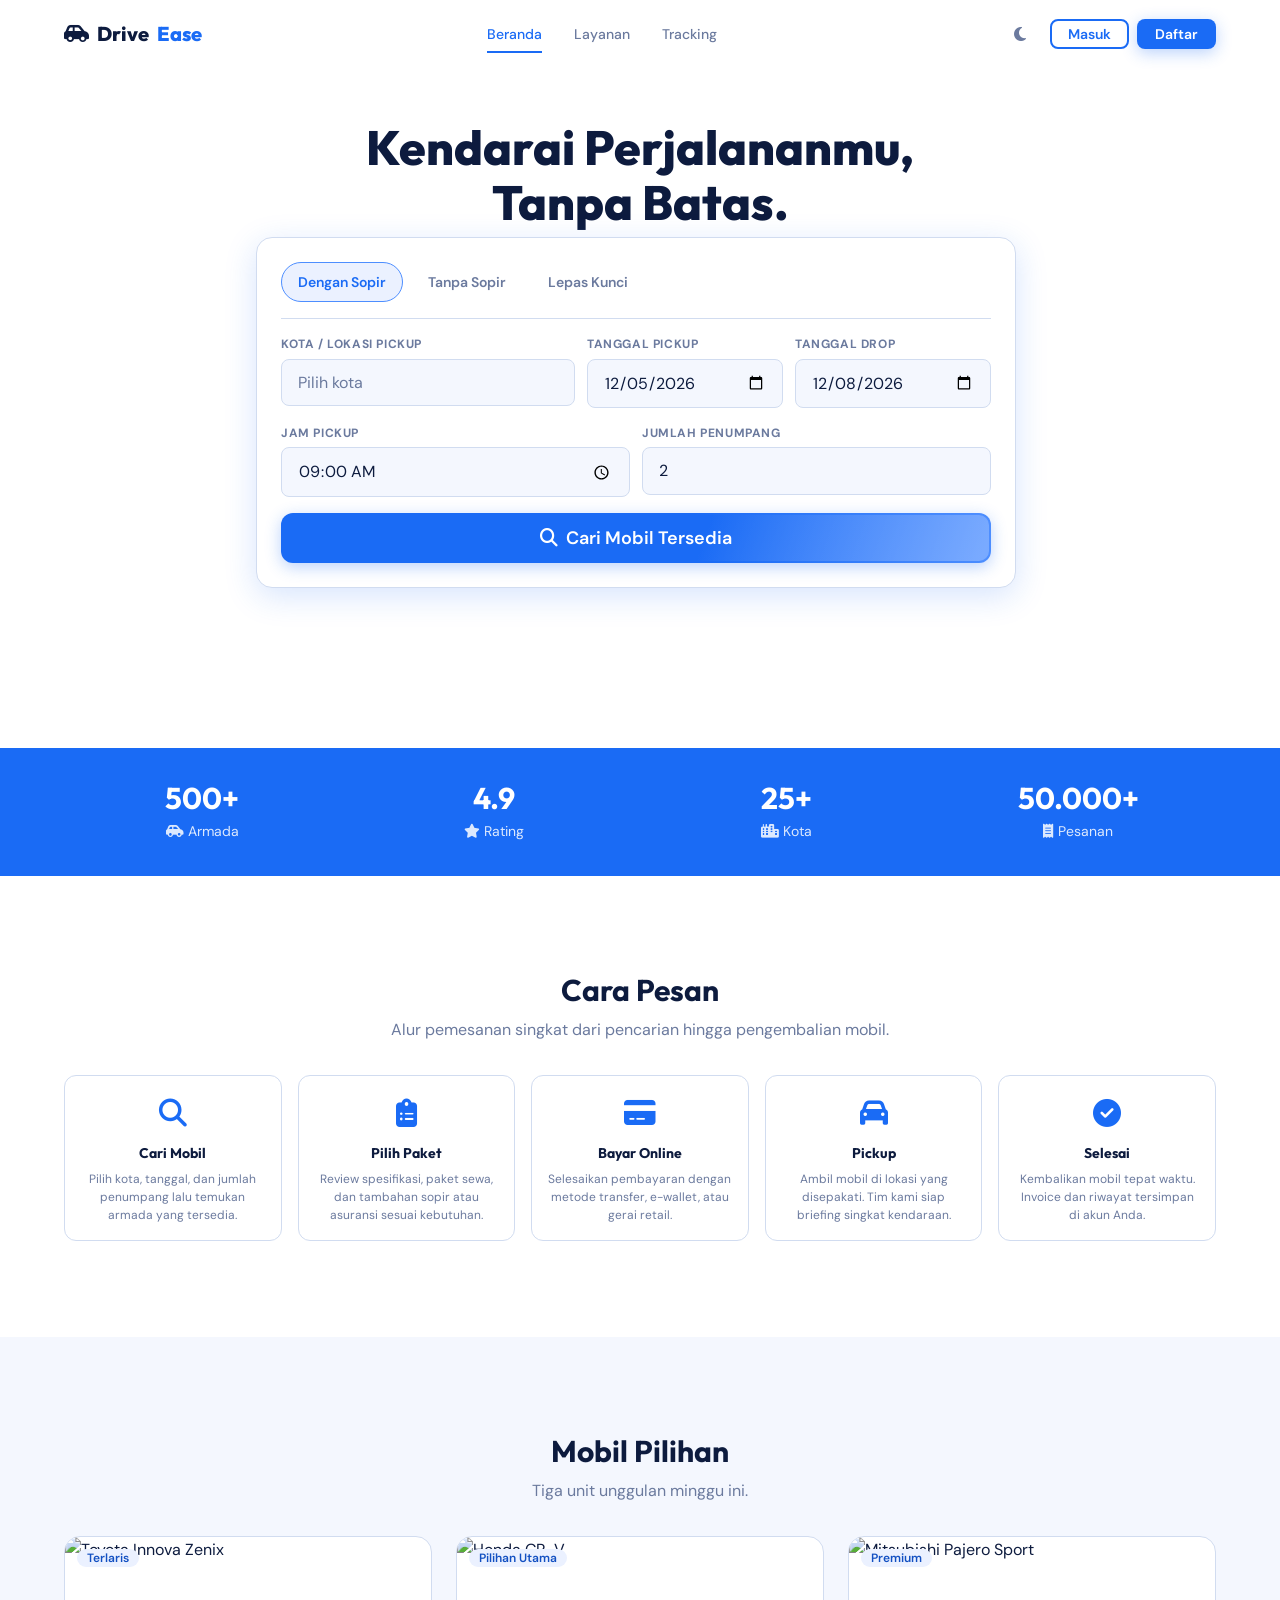
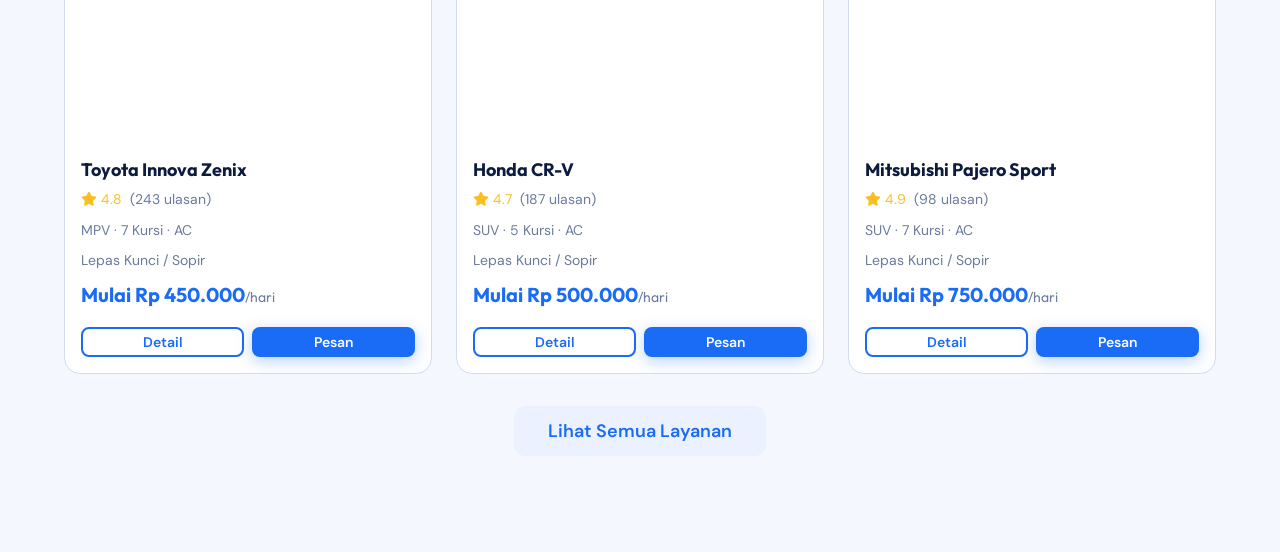
==== index.html @ 35f1fb4d "phase 3 dev - complete" ====
<!DOCTYPE html>
<html lang="id">
<head>
  <meta charset="UTF-8" />
  <meta name="viewport" content="width=device-width, initial-scale=1.0" />
  <title>Beranda — DriveEase</title>
  <link rel="stylesheet" href="https://cdnjs.cloudflare.com/ajax/libs/font-awesome/6.5.0/css/all.min.css" crossorigin="anonymous" />
  <link rel="stylesheet" href="assets/css/global.css" />
  <link rel="stylesheet" href="assets/css/themes.css" />
  <link rel="stylesheet" href="assets/css/components.css" />
  <link rel="stylesheet" href="assets/css/animations.css" />
  <style>
    .home-hero {
      position: relative;
      padding-top: 120px;
      padding-bottom: var(--sp-24);
      min-height: 620px;
      background: var(--color-bg);
    }
    .home-hero__bg {
      position: absolute; inset: 0;
      background:
        linear-gradient(180deg, rgba(255,255,255,0.92) 0%, var(--color-bg) 100%),
        url('https://images.unsplash.com/photo-1449965408869-eaa3f617e598?w=1600&q=80') center 30%/cover no-repeat;
    }
    [data-theme="dark"] .home-hero__bg {
      background:
        linear-gradient(180deg, rgba(10,15,30,0.92) 0%, var(--color-bg) 100%),
        url('https://images.unsplash.com/photo-1449965408869-eaa3f617e598?w=1600&q=80') center 30%/cover no-repeat;
    }
    .home-hero__inner { position: relative; z-index: 1; text-align: center; max-width: 720px; margin: 0 auto var(--sp-8); padding-inline: var(--sp-4); }
    .home-hero__inner h1 {
      font-family: var(--font-display); font-size: clamp(1.75rem, 4vw, 3rem);
      font-weight: 800; color: var(--color-text); margin-bottom: var(--sp-4); line-height: 1.15;
    }
    .home-hero__inner p { font-size: var(--text-lg); color: var(--color-text-muted); }
    .home-hero__search-wrap {
      position: relative; z-index: 2; max-width: 800px; margin: -72px auto 0; padding-inline: var(--sp-4);
    }
    .stats-bar { margin-top: var(--sp-16); }
    .stats-bar .container {
      display: grid; grid-template-columns: repeat(4, 1fr); gap: var(--sp-4); text-align: center; padding-block: var(--sp-8);
    }
    .stat-item h3 { font-family: var(--font-display); font-size: var(--text-3xl); color: #fff; margin-bottom: var(--sp-1); }
    .stat-item p { font-size: var(--text-sm); color: rgba(255,255,255,0.85); }
    .how-grid { display: grid; grid-template-columns: repeat(5, 1fr); gap: var(--sp-4); margin-top: var(--sp-8); }
    @media (max-width: 1024px) { .how-grid { grid-template-columns: 1fr; } }
    .how-card {
      background: var(--color-bg); border: 1px solid var(--color-border); border-radius: var(--radius-md);
      padding: var(--sp-4); text-align: center;
    }
    .how-card .icon { font-size: 1.75rem; margin-bottom: var(--sp-2); color: var(--color-primary); }
    .how-card h4 { font-size: var(--text-sm); font-weight: 700; margin-bottom: var(--sp-2); }
    .how-card p { font-size: var(--text-xs); color: var(--color-text-muted); line-height: 1.5; }
    .featured-grid { display: grid; grid-template-columns: repeat(3, 1fr); gap: var(--sp-6); margin-top: var(--sp-8); }
    @media (max-width: 900px) { .featured-grid { grid-template-columns: 1fr; } }
    @media (max-width: 768px) {
      .stats-bar .container { grid-template-columns: repeat(2, 1fr); }
      .home-hero__search-wrap { margin-top: var(--sp-4); }
    }
  </style>
</head>
<body>
  <script>
    (function () {
      const theme  = localStorage.getItem('driveease_theme')  || 'light';
      const accent = localStorage.getItem('driveease_accentColor') || 'blue';
      document.documentElement.setAttribute('data-theme', theme);
      document.documentElement.setAttribute('data-accent', accent);
      const ACCENT = {
        blue:   { p:'#1A6BF5', d:'#1250C2', l:'#4D8EFF', s:'#EBF1FF' },
        red:    { p:'#EF4444', d:'#DC2626', l:'#F87171', s:'#FEF2F2' },
        orange: { p:'#F97316', d:'#EA580C', l:'#FB923C', s:'#FFF7ED' },
      };
      const c = ACCENT[accent] || ACCENT.blue;
      const r = document.documentElement;
      r.style.setProperty('--color-primary', c.p);
      r.style.setProperty('--color-primary-dark', c.d);
      r.style.setProperty('--color-primary-light', c.l);
      r.style.setProperty('--color-primary-subtle', c.s);
    })();
  </script>

  <nav class="navbar" id="navbar" role="navigation" aria-label="Navigasi Utama">
    <div class="container">
      <a href="index.html" class="navbar__brand" aria-label="DriveEase Beranda">
        <i class="fa-solid fa-car-side" aria-hidden="true"></i>
        Drive<span>Ease</span>
      </a>
      <ul class="navbar__links" role="list">
        <li><a href="index.html" class="nav-link">Beranda</a></li>
        <li><a href="layanan.html" class="nav-link">Layanan</a></li>
        <li><a href="tracking.html" class="nav-link">Tracking</a></li>
      </ul>
      <div class="navbar__actions">
        <button class="btn-icon" data-navbar-theme aria-label="Ganti tema" title="Mode Gelap" style="width:36px;height:36px;border-radius:var(--radius-sm);display:flex;align-items:center;justify-content:center;color:var(--color-text-muted);background:transparent;transition:background var(--transition-fast),color var(--transition-fast);">
          <i class="fa-solid fa-moon" aria-hidden="true"></i>
        </button>
        <div id="navAuthArea" class="flex items-center gap-3">
          <div id="navGuest" class="flex items-center gap-2">
            <a href="login.html" class="btn btn-ghost btn-sm">Masuk</a>
            <a href="login.html#register" class="btn btn-primary btn-sm">Daftar</a>
          </div>
          <div id="navUser" class="hidden flex items-center gap-3">
            <a href="tracking.html" class="btn-icon" id="navBookingBadge" aria-label="Pesanan aktif" style="position:relative;display:none;">
              <i class="fa-solid fa-bell" style="font-size:1.1rem;color:var(--color-text-muted);"></i>
              <span id="navBadgeCount" style="position:absolute;top:-4px;right:-4px;min-width:16px;height:16px;padding:0 4px;background:var(--color-danger);color:#fff;border-radius:var(--radius-pill);font-size:10px;font-weight:700;display:flex;align-items:center;justify-content:center;line-height:1;">0</span>
            </a>
            <div class="dropdown" id="navAvatarDropdown">
              <button class="flex items-center gap-2" style="background:none;border:none;cursor:pointer;padding:0;" aria-haspopup="true" aria-expanded="false" id="navAvatarBtn">
                <img id="navAvatar" src="https://i.pravatar.cc/150?img=3" alt="Avatar" class="nav-avatar" width="36" height="36" />
                <span id="navUserName" class="font-semibold text-sm hide-mobile" style="color:var(--color-text);max-width:120px;overflow:hidden;text-overflow:ellipsis;white-space:nowrap;">Pengguna</span>
                <i class="fa-solid fa-chevron-down hide-mobile" style="font-size:11px;color:var(--color-text-muted);"></i>
              </button>
              <div class="dropdown-menu" id="navDropdownMenu" role="menu">
                <a href="profil.html" class="dropdown-item" role="menuitem"><i class="fa-solid fa-user" aria-hidden="true"></i> Profil Saya</a>
                <a href="tracking.html" class="dropdown-item" role="menuitem"><i class="fa-solid fa-location-dot" aria-hidden="true"></i> Tracking Pesanan</a>
                <a href="profil.html#riwayat" class="dropdown-item" role="menuitem"><i class="fa-solid fa-clock-rotate-left" aria-hidden="true"></i> Riwayat</a>
                <a href="profil.html#pengaturan" class="dropdown-item" role="menuitem"><i class="fa-solid fa-gear" aria-hidden="true"></i> Pengaturan</a>
                <div class="dropdown-divider" role="separator"></div>
                <button class="dropdown-item danger" id="navLogoutBtn" role="menuitem" style="width:100%;text-align:left;">
                  <i class="fa-solid fa-right-from-bracket" aria-hidden="true"></i> Keluar
                </button>
              </div>
            </div>
          </div>
        </div>
        <button class="hamburger" id="hamburger" aria-label="Buka menu" aria-expanded="false"><span></span><span></span><span></span></button>
      </div>
    </div>
  </nav>

  <div class="nav-drawer-overlay" id="navOverlay" aria-hidden="true"></div>
  <aside class="nav-drawer" id="navDrawer" aria-label="Menu mobile" hidden>
    <a href="index.html" class="navbar__brand" style="margin-bottom:var(--sp-4);">
      <i class="fa-solid fa-car-side" aria-hidden="true"></i> Drive<span>Ease</span>
    </a>
    <div id="drawerUserStrip" class="hidden flex items-center gap-3" style="padding:var(--sp-3) var(--sp-4);background:var(--color-surface);border-radius:var(--radius-md);margin-bottom:var(--sp-4);">
      <img id="drawerAvatar" src="https://i.pravatar.cc/150?img=3" alt="Avatar" style="width:40px;height:40px;border-radius:50%;object-fit:cover;" />
      <div>
        <div id="drawerName" class="font-semibold text-sm" style="color:var(--color-text);">Pengguna</div>
        <div id="drawerEmail" class="text-sm" style="color:var(--color-text-muted);font-size:0.75rem;"></div>
      </div>
    </div>
    <nav>
      <ul style="display:flex;flex-direction:column;gap:var(--sp-1);" role="list">
        <li><a href="index.html" class="nav-link" style="display:block;padding:var(--sp-3) var(--sp-4);"><i class="fa-solid fa-house" style="width:20px;"></i> Beranda</a></li>
        <li><a href="layanan.html" class="nav-link" style="display:block;padding:var(--sp-3) var(--sp-4);"><i class="fa-solid fa-car" style="width:20px;"></i> Layanan</a></li>
        <li><a href="tracking.html" class="nav-link" style="display:block;padding:var(--sp-3) var(--sp-4);"><i class="fa-solid fa-location-dot" style="width:20px;"></i> Tracking</a></li>
        <li><a href="profil.html" class="nav-link" style="display:block;padding:var(--sp-3) var(--sp-4);"><i class="fa-solid fa-user" style="width:20px;"></i> Profil</a></li>
      </ul>
    </nav>
    <hr class="divider" />
    <label class="toggle-switch" style="padding:var(--sp-2) var(--sp-4);">
      <input type="checkbox" data-theme-toggle aria-label="Mode gelap" />
      <div class="toggle-track"><div class="toggle-thumb"></div></div>
      <span class="toggle-label">Mode Gelap</span>
    </label>
    <hr class="divider" />
    <div id="drawerGuestActions" class="flex-col gap-2">
      <a href="login.html" class="btn btn-primary" style="width:100%;justify-content:center;">Masuk</a>
      <a href="login.html#register" class="btn btn-ghost" style="width:100%;justify-content:center;">Daftar</a>
    </div>
    <button id="drawerLogoutBtn" class="hidden btn btn-danger btn-sm" style="width:100%;margin-top:auto;">
      <i class="fa-solid fa-right-from-bracket"></i> Keluar
    </button>
  </aside>

  <main>
    <section class="home-hero hero-gradient">
      <div class="home-hero__bg" aria-hidden="true"></div>
      <div class="home-hero__inner reveal">
        <h1>Kendarai Perjalananmu, Tanpa Batas.</h1>
        <p>Sewa mobil terbaik dengan harga transparan &amp; layanan 24 jam.</p>
      </div>

      <div class="home-hero__search-wrap reveal stagger-1">
        <div class="search-widget" id="homeSearchWidget">
          <div class="search-widget__tabs" role="tablist">
            <button type="button" class="search-tab active" data-mode="withDriver" role="tab">Dengan Sopir</button>
            <button type="button" class="search-tab" data-mode="selfDrive" role="tab">Tanpa Sopir</button>
            <button type="button" class="search-tab" data-mode="lepasKunci" role="tab">Lepas Kunci</button>
          </div>
          <form id="homeSearchForm" class="flex-col">
            <div class="search-widget__fields">
              <div class="search-field">
                <label for="searchCity">Kota / Lokasi Pickup</label>
                <input class="input-field" list="cityList" id="searchCity" name="city" placeholder="Pilih kota" required />
                <datalist id="cityList">
                  <option value="Jakarta"></option>
                  <option value="Surabaya"></option>
                  <option value="Bandung"></option>
                  <option value="Bali"></option>
                  <option value="Yogyakarta"></option>
                  <option value="Medan"></option>
                  <option value="Semarang"></option>
                  <option value="Makassar"></option>
                  <option value="Palembang"></option>
                  <option value="Malang"></option>
                </datalist>
              </div>
              <div class="search-field">
                <label for="searchPickup">Tanggal Pickup</label>
                <input class="input-field" type="date" id="searchPickup" name="pickup" required />
              </div>
              <div class="search-field">
                <label for="searchDrop">Tanggal Drop</label>
                <input class="input-field" type="date" id="searchDrop" name="drop" required />
              </div>
            </div>
            <div class="search-widget__fields-row2">
              <div class="search-field">
                <label for="searchTime">Jam Pickup</label>
                <input class="input-field" type="time" id="searchTime" name="pickupTime" value="09:00" />
              </div>
              <div class="search-field">
                <label for="searchPax">Jumlah Penumpang</label>
                <input class="input-field" type="number" id="searchPax" name="pax" min="1" max="15" value="2" />
              </div>
            </div>
            <input type="hidden" name="mode" id="searchMode" value="withDriver" />
            <button type="submit" class="btn btn-primary btn-lg btn-shimmer" style="width:100%;">
              <i class="fa-solid fa-magnifying-glass"></i> Cari Mobil Tersedia
            </button>
          </form>
        </div>
      </div>
    </section>

    <section class="stats-bar" aria-label="Statistik DriveEase">
      <div class="container">
        <div class="stat-item reveal">
          <h3><span class="js-stat-counter" data-target="500" data-suffix="+">0</span></h3>
          <p><i class="fa-solid fa-car-side" aria-hidden="true"></i> Armada</p>
        </div>
        <div class="stat-item reveal stagger-1">
          <h3><span class="js-stat-counter" data-target="4.9" data-decimals="1">0</span></h3>
          <p><i class="fa-solid fa-star" aria-hidden="true"></i> Rating</p>
        </div>
        <div class="stat-item reveal stagger-2">
          <h3><span class="js-stat-counter" data-target="25" data-suffix="+">0</span></h3>
          <p><i class="fa-solid fa-city" aria-hidden="true"></i> Kota</p>
        </div>
        <div class="stat-item reveal stagger-3">
          <h3><span class="js-stat-counter" data-target="50000" data-suffix="+">0</span></h3>
          <p><i class="fa-solid fa-receipt" aria-hidden="true"></i> Pesanan</p>
        </div>
      </div>
    </section>

    <section class="section container" id="howItWorks">
      <h2 class="text-center font-display" style="font-size:var(--text-3xl);margin-bottom:var(--sp-2);">Cara Pesan</h2>
      <p class="text-center text-muted" style="max-width:560px;margin:0 auto var(--sp-8);">Alur pemesanan singkat dari pencarian hingga pengembalian mobil.</p>
      <div class="how-grid">
        <article class="how-card reveal"><div class="icon"><i class="fa-solid fa-magnifying-glass"></i></div><h4>Cari Mobil</h4><p>Pilih kota, tanggal, dan jumlah penumpang lalu temukan armada yang tersedia.</p></article>
        <article class="how-card reveal stagger-1"><div class="icon"><i class="fa-solid fa-clipboard-list"></i></div><h4>Pilih Paket</h4><p>Review spesifikasi, paket sewa, dan tambahan sopir atau asuransi sesuai kebutuhan.</p></article>
        <article class="how-card reveal stagger-2"><div class="icon"><i class="fa-solid fa-credit-card"></i></div><h4>Bayar Online</h4><p>Selesaikan pembayaran dengan metode transfer, e-wallet, atau gerai retail.</p></article>
        <article class="how-card reveal stagger-3"><div class="icon"><i class="fa-solid fa-car"></i></div><h4>Pickup</h4><p>Ambil mobil di lokasi yang disepakati. Tim kami siap briefing singkat kendaraan.</p></article>
        <article class="how-card reveal stagger-4"><div class="icon"><i class="fa-solid fa-circle-check"></i></div><h4>Selesai</h4><p>Kembalikan mobil tepat waktu. Invoice dan riwayat tersimpan di akun Anda.</p></article>
      </div>
    </section>

    <section class="section section-alt" id="featured">
      <div class="container">
        <h2 class="text-center font-display" style="font-size:var(--text-3xl);margin-bottom:var(--sp-2);">Mobil Pilihan</h2>
        <p class="text-center text-muted" style="margin-bottom:var(--sp-8);">Tiga unit unggulan minggu ini.</p>
        <div class="featured-grid" id="featuredCarsGrid"></div>
        <div class="text-center" style="margin-top:var(--sp-8);">
          <a href="layanan.html" class="btn btn-secondary btn-lg">Lihat Semua Layanan</a>
        </div>
      </div>
    </section>
  </main>

  <script type="module" src="assets/js/pages/home.js"></script>
</body>
</html>
---- assets/css/global.css ----
/* ============================================================
   DRIVEEASE — global.css
   Reset · CSS Variables · Typography · Base Layout
   ============================================================ */

/* ── Google Fonts ─────────────────────────────────────────── */
@import url('https://fonts.googleapis.com/css2?family=Outfit:wght@400;500;600;700;800&family=DM+Sans:ital,opsz,wght@0,9..40,400;0,9..40,500;0,9..40,600;1,9..40,400&family=JetBrains+Mono:wght@400;500&display=swap');

/* ── CSS Variables ────────────────────────────────────────── */
:root {
  /* Primary */
  --color-primary:        #1A6BF5;
  --color-primary-dark:   #1250C2;
  --color-primary-light:  #4D8EFF;
  --color-primary-subtle: #EBF1FF;

  /* Neutral */
  --color-bg:          #FFFFFF;
  --color-surface:     #F4F7FE;
  --color-surface-2:   #E8EEF9;
  --color-border:      #D1DCF0;
  --color-text:        #0D1B3E;
  --color-text-muted:  #6B7A9E;

  /* Status / Accent */
  --color-success: #22C55E;
  --color-warning: #F59E0B;
  --color-danger:  #EF4444;
  --color-info:    #06B6D4;

  /* Theme accents (user-switchable via theme.js) */
  --theme-red:    #EF4444;
  --theme-orange: #F97316;
  --theme-blue:   #1A6BF5;

  /* Shadows */
  --shadow-sm:   0 1px 3px rgba(26, 107, 245, 0.08);
  --shadow-md:   0 4px 16px rgba(26, 107, 245, 0.12);
  --shadow-lg:   0 8px 32px rgba(26, 107, 245, 0.18);
  --shadow-card: 0 2px 8px rgba(13, 27, 62, 0.06), 0 8px 24px rgba(13, 27, 62, 0.08);

  /* Border radius */
  --radius-pill: 9999px;
  --radius-lg:   16px;
  --radius-md:   12px;
  --radius-sm:   8px;
  --radius-xs:   4px;

  /* Spacing scale */
  --sp-1:  4px;
  --sp-2:  8px;
  --sp-3:  12px;
  --sp-4:  16px;
  --sp-6:  24px;
  --sp-8:  32px;
  --sp-12: 48px;
  --sp-16: 64px;
  --sp-24: 96px;

  /* Typography */
  --font-display: 'Outfit', sans-serif;
  --font-body:    'DM Sans', sans-serif;
  --font-mono:    'JetBrains Mono', monospace;

  /* Font sizes */
  --text-xs:   0.75rem;   /* 12px */
  --text-sm:   0.875rem;  /* 14px */
  --text-base: 1rem;      /* 16px */
  --text-lg:   1.125rem;  /* 18px */
  --text-xl:   1.25rem;   /* 20px */
  --text-2xl:  1.5rem;    /* 24px */
  --text-3xl:  1.875rem;  /* 30px */
  --text-4xl:  2.25rem;   /* 36px */
  --text-5xl:  3rem;      /* 48px */
  --text-6xl:  3.75rem;   /* 60px */

  /* Transitions */
  --transition-fast:   150ms ease;
  --transition-base:   250ms ease;
  --transition-slow:   400ms ease;

  /* Z-index scale */
  --z-dropdown: 100;
  --z-sticky:   200;
  --z-modal:    300;
  --z-toast:    400;
}

/* ── Dark Mode ────────────────────────────────────────────── */
[data-theme="dark"] {
  --color-bg:         #0A0F1E;
  --color-surface:    #111827;
  --color-surface-2:  #1C2438;
  --color-border:     #2A3556;
  --color-text:       #E8EDF8;
  --color-text-muted: #8896B3;

  --shadow-sm:   0 1px 3px rgba(0, 0, 0, 0.3);
  --shadow-md:   0 4px 16px rgba(0, 0, 0, 0.4);
  --shadow-lg:   0 8px 32px rgba(0, 0, 0, 0.5);
  --shadow-card: 0 2px 8px rgba(0, 0, 0, 0.2), 0 8px 24px rgba(0, 0, 0, 0.3);
}

/* ── Modern CSS Reset ─────────────────────────────────────── */
*, *::before, *::after {
  box-sizing: border-box;
  margin: 0;
  padding: 0;
}

html {
  font-size: 16px;
  scroll-behavior: smooth;
  -webkit-text-size-adjust: 100%;
  tab-size: 4;
}

body {
  font-family: var(--font-body);
  font-size: var(--text-base);
  line-height: 1.6;
  color: var(--color-text);
  background-color: var(--color-bg);
  -webkit-font-smoothing: antialiased;
  -moz-osx-font-smoothing: grayscale;
  transition: background-color var(--transition-slow), color var(--transition-slow);
}

img, picture, video, canvas, svg {
  display: block;
  max-width: 100%;
}

input, button, textarea, select {
  font: inherit;
}

p, h1, h2, h3, h4, h5, h6 {
  overflow-wrap: break-word;
}

ul, ol {
  list-style: none;
}

a {
  color: inherit;
  text-decoration: none;
}

button {
  cursor: pointer;
  border: none;
  background: none;
}

/* ── Typography Scale ─────────────────────────────────────── */
h1, h2, h3, h4, h5, h6 {
  font-family: var(--font-display);
  font-weight: 700;
  line-height: 1.2;
  color: var(--color-text);
}

h1 { font-size: var(--text-5xl); }
h2 { font-size: var(--text-4xl); }
h3 { font-size: var(--text-3xl); }
h4 { font-size: var(--text-2xl); }
h5 { font-size: var(--text-xl); }
h6 { font-size: var(--text-lg); }

p {
  color: var(--color-text-muted);
  line-height: 1.7;
}

small {
  font-size: var(--text-sm);
  color: var(--color-text-muted);
}

code, kbd, samp, pre {
  font-family: var(--font-mono);
  font-size: 0.9em;
}

/* ── Layout Utilities ─────────────────────────────────────── */
.container {
  width: 100%;
  max-width: 1200px;
  margin-inline: auto;
  padding-inline: var(--sp-6);
}

.container-sm  { max-width: 768px;  margin-inline: auto; padding-inline: var(--sp-6); }
.container-lg  { max-width: 1400px; margin-inline: auto; padding-inline: var(--sp-6); }

.section {
  padding-block: var(--sp-24);
}

.section-sm {
  padding-block: var(--sp-12);
}

/* ── Flex & Grid Helpers ──────────────────────────────────── */
.flex         { display: flex; }
.flex-col     { display: flex; flex-direction: column; }
.items-center { align-items: center; }
.items-start  { align-items: flex-start; }
.justify-center  { justify-content: center; }
.justify-between { justify-content: space-between; }
.justify-end  { justify-content: flex-end; }
.flex-wrap    { flex-wrap: wrap; }
.gap-1  { gap: var(--sp-1); }
.gap-2  { gap: var(--sp-2); }
.gap-3  { gap: var(--sp-3); }
.gap-4  { gap: var(--sp-4); }
.gap-6  { gap: var(--sp-6); }
.gap-8  { gap: var(--sp-8); }

.grid-2 { display: grid; grid-template-columns: repeat(2, 1fr); gap: var(--sp-6); }
.grid-3 { display: grid; grid-template-columns: repeat(3, 1fr); gap: var(--sp-6); }
.grid-4 { display: grid; grid-template-columns: repeat(4, 1fr); gap: var(--sp-6); }

/* ── Text Utilities ───────────────────────────────────────── */
.text-center  { text-align: center; }
.text-right   { text-align: right; }
.text-primary { color: var(--color-primary); }
.text-muted   { color: var(--color-text-muted); }
.text-success { color: var(--color-success); }
.text-danger  { color: var(--color-danger); }
.text-warning { color: var(--color-warning); }
.font-display { font-family: var(--font-display); }
.font-mono    { font-family: var(--font-mono); }
.font-medium  { font-weight: 500; }
.font-semibold{ font-weight: 600; }
.font-bold    { font-weight: 700; }
.text-sm  { font-size: var(--text-sm); }
.text-lg  { font-size: var(--text-lg); }
.text-xl  { font-size: var(--text-xl); }
.text-2xl { font-size: var(--text-2xl); }

/* ── Spacing Utilities ────────────────────────────────────── */
.mt-2  { margin-top: var(--sp-2); }
.mt-4  { margin-top: var(--sp-4); }
.mt-6  { margin-top: var(--sp-6); }
.mt-8  { margin-top: var(--sp-8); }
.mb-2  { margin-bottom: var(--sp-2); }
.mb-4  { margin-bottom: var(--sp-4); }
.mb-6  { margin-bottom: var(--sp-6); }
.mb-8  { margin-bottom: var(--sp-8); }

/* ── Display Utilities ────────────────────────────────────── */
.hidden   { display: none !important; }
.sr-only  {
  position: absolute;
  width: 1px; height: 1px;
  padding: 0; margin: -1px;
  overflow: hidden;
  clip: rect(0,0,0,0);
  white-space: nowrap;
  border: 0;
}

/* ── Divider ──────────────────────────────────────────────── */
.divider {
  height: 1px;
  background: var(--color-border);
  border: none;
  margin-block: var(--sp-4);
}

.divider-text {
  display: flex;
  align-items: center;
  gap: var(--sp-3);
  color: var(--color-text-muted);
  font-size: var(--text-sm);
}
.divider-text::before,
.divider-text::after {
  content: '';
  flex: 1;
  height: 1px;
  background: var(--color-border);
}

/* ── Scrollbar ────────────────────────────────────────────── */
::-webkit-scrollbar { width: 6px; height: 6px; }
::-webkit-scrollbar-track { background: var(--color-surface); }
::-webkit-scrollbar-thumb {
  background: var(--color-border);
  border-radius: var(--radius-pill);
}
::-webkit-scrollbar-thumb:hover { background: var(--color-text-muted); }

/* ── Selection ────────────────────────────────────────────── */
::selection {
  background: var(--color-primary-subtle);
  color: var(--color-primary-dark);
}

/* ── Focus Visible ────────────────────────────────────────── */
:focus-visible {
  outline: 2px solid var(--color-primary);
  outline-offset: 2px;
  border-radius: var(--radius-xs);
}

/* ── Responsive Breakpoints ───────────────────────────────── */
@media (max-width: 1024px) {
  h1 { font-size: var(--text-4xl); }
  h2 { font-size: var(--text-3xl); }
  .grid-4 { grid-template-columns: repeat(2, 1fr); }
}

@media (max-width: 768px) {
  :root { --sp-24: 64px; }
  h1 { font-size: var(--text-3xl); }
  h2 { font-size: var(--text-2xl); }
  h3 { font-size: var(--text-xl); }
  .container { padding-inline: var(--sp-4); }
  .grid-2, .grid-3, .grid-4 { grid-template-columns: 1fr; }
  .section { padding-block: var(--sp-12); }
  .hide-mobile { display: none !important; }
}

@media (max-width: 480px) {
  h1 { font-size: var(--text-2xl); }
  .hide-xs { display: none !important; }
}
---- assets/css/themes.css ----
/* ============================================================
   DRIVEEASE — themes.css
   Dark Mode · Color Accent Themes · Theme-aware Overrides
   ============================================================ */

/* ── Theme Transition ─────────────────────────────────────── */
/* Applied to body so every page transitions smoothly */
body,
.navbar,
.card-base,
.modal-overlay,
.input-field,
.dropdown-menu {
  transition:
    background-color var(--transition-slow),
    border-color     var(--transition-slow),
    color            var(--transition-slow),
    box-shadow       var(--transition-slow);
}

/* ══════════════════════════════════════════════════════════
   LIGHT THEME (default — :root vars already set in global.css)
   ══════════════════════════════════════════════════════════ */

/* ── Navbar — Light ───────────────────────────────────────── */
.navbar {
  background: transparent;
  border-bottom: 1px solid transparent;
}

.navbar.scrolled {
  background: rgba(255, 255, 255, 0.92);
  border-bottom-color: var(--color-border);
  backdrop-filter: blur(12px);
  -webkit-backdrop-filter: blur(12px);
  box-shadow: var(--shadow-sm);
}

/* ── Hero gradient — Light ────────────────────────────────── */
.hero-gradient {
  background:
    radial-gradient(ellipse 80% 60% at 60% 40%, rgba(26, 107, 245, 0.18) 0%, transparent 70%),
    radial-gradient(ellipse 50% 40% at 80% 80%, rgba(77, 142, 255, 0.12) 0%, transparent 60%),
    var(--color-bg);
}

/* ── Surface variants — Light ─────────────────────────────── */
.surface        { background: var(--color-surface); }
.surface-2      { background: var(--color-surface-2); }
.surface-border { border: 1px solid var(--color-border); }

/* ══════════════════════════════════════════════════════════
   DARK THEME  [data-theme="dark"]
   ══════════════════════════════════════════════════════════ */

[data-theme="dark"] .navbar.scrolled {
  background: rgba(10, 15, 30, 0.92);
  border-bottom-color: var(--color-border);
}

[data-theme="dark"] .hero-gradient {
  background:
    radial-gradient(ellipse 80% 60% at 60% 40%, rgba(26, 107, 245, 0.22) 0%, transparent 70%),
    radial-gradient(ellipse 50% 40% at 80% 80%, rgba(77, 142, 255, 0.14) 0%, transparent 60%),
    var(--color-bg);
}

[data-theme="dark"] .card-base {
  background: var(--color-surface);
  border-color: var(--color-border);
}

[data-theme="dark"] .card-glass {
  background: rgba(17, 24, 39, 0.8);
  border-color: rgba(42, 53, 86, 0.6);
}

[data-theme="dark"] .input-field {
  background: var(--color-surface-2);
  border-color: var(--color-border);
  color: var(--color-text);
}

[data-theme="dark"] .input-field::placeholder {
  color: var(--color-text-muted);
}

[data-theme="dark"] .dropdown-menu {
  background: var(--color-surface);
  border-color: var(--color-border);
  box-shadow: var(--shadow-lg);
}

[data-theme="dark"] .modal-content {
  background: var(--color-surface);
  border: 1px solid var(--color-border);
}

[data-theme="dark"] .skeleton-loader {
  background: linear-gradient(
    90deg,
    var(--color-surface)   25%,
    var(--color-surface-2) 50%,
    var(--color-surface)   75%
  );
  background-size: 200% 100%;
}

[data-theme="dark"] .divider,
[data-theme="dark"] .divider-text::before,
[data-theme="dark"] .divider-text::after {
  background: var(--color-border);
}

/* ── Dark mode scrollbar ──────────────────────────────────── */
[data-theme="dark"] ::-webkit-scrollbar-track { background: var(--color-surface); }
[data-theme="dark"] ::-webkit-scrollbar-thumb { background: var(--color-border); }

/* ══════════════════════════════════════════════════════════
   COLOR ACCENT THEMES
   Applied via: document.documentElement.setAttribute('data-accent', 'red')
   theme.js updates --color-primary, --color-primary-dark, --color-primary-light,
   --color-primary-subtle at runtime. These classes provide fallback presets.
   ══════════════════════════════════════════════════════════ */

/* Blue (default — no override needed) */
[data-accent="blue"] {
  --color-primary:        #1A6BF5;
  --color-primary-dark:   #1250C2;
  --color-primary-light:  #4D8EFF;
  --color-primary-subtle: #EBF1FF;
}

/* Red */
[data-accent="red"] {
  --color-primary:        #EF4444;
  --color-primary-dark:   #DC2626;
  --color-primary-light:  #F87171;
  --color-primary-subtle: #FEF2F2;
}

/* Orange */
[data-accent="orange"] {
  --color-primary:        #F97316;
  --color-primary-dark:   #EA580C;
  --color-primary-light:  #FB923C;
  --color-primary-subtle: #FFF7ED;
}

/* ── Accent-aware component overrides ─────────────────────── */
[data-accent="red"] .btn-primary {
  background: var(--color-primary);
  box-shadow: 0 4px 16px rgba(239, 68, 68, 0.3);
}

[data-accent="orange"] .btn-primary {
  background: var(--color-primary);
  box-shadow: 0 4px 16px rgba(249, 115, 22, 0.3);
}

[data-accent="red"] .btn-primary:hover,
[data-accent="orange"] .btn-primary:hover {
  background: var(--color-primary-dark);
}

/* Accent-colored nav active indicator */
.nav-link.active::after {
  background: var(--color-primary);
}

/* Accent-colored focus ring */
:focus-visible {
  outline-color: var(--color-primary);
}

/* ── Theme toggle switch visual state ─────────────────────── */
.toggle-switch input:checked + .toggle-track {
  background: var(--color-primary);
}

/* ── Section background alternation ──────────────────────── */
.section-alt {
  background: var(--color-surface);
}

[data-theme="dark"] .section-alt {
  background: var(--color-surface);
}

/* ── Gradient text (hero headline) ───────────────────────── */
.gradient-text {
  background: linear-gradient(135deg, var(--color-primary), var(--color-primary-light));
  -webkit-background-clip: text;
  -webkit-text-fill-color: transparent;
  background-clip: text;
}

[data-theme="dark"] .gradient-text {
  background: linear-gradient(135deg, var(--color-primary-light), #82B4FF);
  -webkit-background-clip: text;
  background-clip: text;
}

/* ── Stats bar ────────────────────────────────────────────── */
.stats-bar {
  background: var(--color-primary);
  color: #fff;
}

[data-accent="red"]    .stats-bar { background: var(--color-primary); }
[data-accent="orange"] .stats-bar { background: var(--color-primary); }

/* ── Leaflet map overrides ────────────────────────────────── */
[data-theme="dark"] .leaflet-tile {
  filter: invert(1) hue-rotate(180deg) brightness(0.85) contrast(0.9);
}

[data-theme="dark"] .leaflet-container {
  background: var(--color-surface-2);
}

/* ── Flatpickr overrides ──────────────────────────────────── */
[data-theme="dark"] .flatpickr-calendar {
  background: var(--color-surface);
  border-color: var(--color-border);
  color: var(--color-text);
  box-shadow: var(--shadow-lg);
}

[data-theme="dark"] .flatpickr-day {
  color: var(--color-text);
}

[data-theme="dark"] .flatpickr-day:hover {
  background: var(--color-surface-2);
}

.flatpickr-day.selected,
.flatpickr-day.startRange,
.flatpickr-day.endRange {
  background: var(--color-primary) !important;
  border-color: var(--color-primary) !important;
}

.flatpickr-day.inRange {
  background: var(--color-primary-subtle) !important;
  border-color: var(--color-primary-subtle) !important;
  color: var(--color-primary-dark) !important;
}

[data-theme="dark"] .flatpickr-day.inRange {
  background: rgba(26, 107, 245, 0.25) !important;
  color: var(--color-primary-light) !important;
}

/* ── Swiper overrides ─────────────────────────────────────── */
.swiper-pagination-bullet-active {
  background: var(--color-primary) !important;
}

.swiper-button-next,
.swiper-button-prev {
  color: var(--color-primary) !important;
}
---- assets/css/components.css ----
/* ============================================================
   DRIVEEASE — components.css
   Reusable UI Components — requires global.css
   ============================================================ */

/* ══════════════════════════════════════════════════════════
   1. BUTTONS
   ══════════════════════════════════════════════════════════ */

.btn {
  display: inline-flex;
  align-items: center;
  justify-content: center;
  gap: var(--sp-2);
  padding: 0.625rem var(--sp-6);
  font-family: var(--font-body);
  font-size: var(--text-base);
  font-weight: 600;
  line-height: 1;
  border-radius: var(--radius-sm);
  border: 2px solid transparent;
  cursor: pointer;
  text-decoration: none;
  transition:
    background-color var(--transition-fast),
    border-color     var(--transition-fast),
    color            var(--transition-fast),
    box-shadow       var(--transition-fast),
    transform        var(--transition-fast);
  white-space: nowrap;
  user-select: none;
}

.btn:hover  { transform: translateY(-2px); }
.btn:active { transform: translateY(0); }
.btn:disabled,
.btn[disabled] {
  opacity: 0.5;
  cursor: not-allowed;
  transform: none;
  pointer-events: none;
}

/* Primary */
.btn-primary {
  background: var(--color-primary);
  color: #ffffff;
  box-shadow: 0 4px 16px rgba(26, 107, 245, 0.3);
}
.btn-primary:hover {
  background: var(--color-primary-dark);
  box-shadow: 0 6px 20px rgba(26, 107, 245, 0.4);
}

/* Secondary */
.btn-secondary {
  background: var(--color-primary-subtle);
  color: var(--color-primary);
  border-color: transparent;
}
.btn-secondary:hover {
  background: var(--color-surface-2);
  border-color: var(--color-primary-light);
}

/* Ghost (outline) */
.btn-ghost {
  background: transparent;
  color: var(--color-primary);
  border-color: var(--color-primary);
}
.btn-ghost:hover {
  background: var(--color-primary-subtle);
}

/* Danger */
.btn-danger {
  background: var(--color-danger);
  color: #ffffff;
  box-shadow: 0 4px 16px rgba(239, 68, 68, 0.25);
}
.btn-danger:hover {
  background: #DC2626;
  box-shadow: 0 6px 20px rgba(239, 68, 68, 0.35);
}

/* Sizes */
.btn-sm { padding: 0.375rem var(--sp-4); font-size: var(--text-sm); }
.btn-lg { padding: 0.875rem var(--sp-8); font-size: var(--text-lg); border-radius: var(--radius-md); }

/* Shimmer CTA effect */
.btn-shimmer {
  position: relative;
  overflow: hidden;
}
.btn-shimmer::after {
  content: '';
  position: absolute;
  inset: 0;
  background: linear-gradient(
    110deg,
    transparent 30%,
    rgba(255,255,255,0.25) 50%,
    transparent 70%
  );
  background-size: 200% 100%;
  animation: shimmer 2s infinite linear;
}

/* ══════════════════════════════════════════════════════════
   2. INPUT FIELDS
   ══════════════════════════════════════════════════════════ */

.input-field {
  width: 100%;
  padding: 0.625rem var(--sp-4);
  background: var(--color-surface);
  border: 1.5px solid var(--color-border);
  border-radius: var(--radius-sm);
  font-family: var(--font-body);
  font-size: var(--text-base);
  color: var(--color-text);
  transition:
    border-color var(--transition-fast),
    box-shadow   var(--transition-fast),
    background   var(--transition-fast);
  outline: none;
}

.input-field::placeholder {
  color: var(--color-text-muted);
}

.input-field:focus {
  border-color: var(--color-primary);
  box-shadow: 0 0 0 3px rgba(26, 107, 245, 0.15);
  background: var(--color-bg);
}

.input-field.error {
  border-color: var(--color-danger);
  box-shadow: 0 0 0 3px rgba(239, 68, 68, 0.15);
  animation: shake 350ms ease;
}

.input-field:disabled {
  opacity: 0.6;
  cursor: not-allowed;
  background: var(--color-surface-2);
}

/* Input wrapper (for icon prefix/suffix) */
.input-wrapper {
  position: relative;
  display: flex;
  align-items: center;
}

.input-wrapper .input-icon {
  position: absolute;
  left: var(--sp-4);
  color: var(--color-text-muted);
  pointer-events: none;
  font-size: var(--text-lg);
}

.input-wrapper .input-action {
  position: absolute;
  right: var(--sp-4);
  color: var(--color-text-muted);
  cursor: pointer;
  padding: var(--sp-1);
  border-radius: var(--radius-xs);
  transition: color var(--transition-fast);
}

.input-wrapper .input-action:hover { color: var(--color-text); }

.input-wrapper.has-icon .input-field  { padding-left: 2.75rem; }
.input-wrapper.has-action .input-field { padding-right: 2.75rem; }

/* Form group */
.form-group {
  display: flex;
  flex-direction: column;
  gap: var(--sp-2);
}

.form-label {
  font-size: var(--text-sm);
  font-weight: 600;
  color: var(--color-text);
}

.form-hint {
  font-size: var(--text-xs);
  color: var(--color-text-muted);
}

.form-error {
  font-size: var(--text-xs);
  color: var(--color-danger);
  display: flex;
  align-items: center;
  gap: var(--sp-1);
}

/* Select */
select.input-field {
  appearance: none;
  background-image: url("data:image/svg+xml,%3Csvg xmlns='http://www.w3.org/2000/svg' width='12' height='12' viewBox='0 0 24 24' fill='none' stroke='%236B7A9E' stroke-width='2'%3E%3Cpath d='M6 9l6 6 6-6'/%3E%3C/svg%3E");
  background-repeat: no-repeat;
  background-position: right var(--sp-4) center;
  padding-right: 2.5rem;
  cursor: pointer;
}

/* Textarea */
textarea.input-field {
  resize: vertical;
  min-height: 100px;
  line-height: 1.6;
}

/* Checkbox & Radio */
.checkbox-group,
.radio-group {
  display: flex;
  align-items: center;
  gap: var(--sp-3);
  cursor: pointer;
}

.checkbox-group input[type="checkbox"],
.radio-group input[type="radio"] {
  width: 18px;
  height: 18px;
  accent-color: var(--color-primary);
  cursor: pointer;
  flex-shrink: 0;
}

/* ══════════════════════════════════════════════════════════
   3. CARDS
   ══════════════════════════════════════════════════════════ */

.card-base {
  background: var(--color-bg);
  border: 1px solid var(--color-border);
  border-radius: var(--radius-lg);
  overflow: hidden;
  transition:
    box-shadow   var(--transition-base),
    transform    var(--transition-base),
    border-color var(--transition-base);
}

.card-hover {
  cursor: pointer;
}
.card-hover:hover {
  transform: translateY(-6px);
  box-shadow: var(--shadow-lg);
  border-color: var(--color-primary-light);
}

.card-glass {
  background: rgba(255, 255, 255, 0.7);
  border: 1px solid rgba(209, 220, 240, 0.5);
  border-radius: var(--radius-lg);
  backdrop-filter: blur(16px);
  -webkit-backdrop-filter: blur(16px);
  box-shadow: var(--shadow-card);
}

/* Product car card */
.car-card {
  background: var(--color-bg);
  border: 1px solid var(--color-border);
  border-radius: var(--radius-lg);
  overflow: hidden;
  transition:
    transform    var(--transition-base),
    box-shadow   var(--transition-base),
    border-color var(--transition-base);
}

.car-card:hover {
  transform: translateY(-6px);
  box-shadow: var(--shadow-lg);
  border-color: var(--color-primary-light);
}

.car-card__image {
  position: relative;
  aspect-ratio: 16 / 9;
  overflow: hidden;
}

.car-card__image img {
  width: 100%;
  height: 100%;
  object-fit: cover;
  transition: transform var(--transition-slow);
}

.car-card:hover .car-card__image img {
  transform: scale(1.05);
}

.car-card__badge {
  position: absolute;
  top: var(--sp-3);
  left: var(--sp-3);
}

.car-card__overlay {
  position: absolute;
  inset: 0;
  background: linear-gradient(to top, rgba(13,27,62,0.6), transparent);
  opacity: 0;
  transition: opacity var(--transition-base);
  display: flex;
  align-items: flex-end;
  padding: var(--sp-4);
}

.car-card:hover .car-card__overlay { opacity: 1; }

.car-card__body {
  padding: var(--sp-4);
  display: flex;
  flex-direction: column;
  gap: var(--sp-2);
}

.car-card__title {
  font-family: var(--font-display);
  font-size: var(--text-lg);
  font-weight: 700;
  color: var(--color-text);
}

.car-card__meta {
  font-size: var(--text-sm);
  color: var(--color-text-muted);
  display: flex;
  align-items: center;
  gap: var(--sp-2);
}

.car-card__price {
  font-family: var(--font-display);
  font-size: var(--text-xl);
  font-weight: 700;
  color: var(--color-primary);
}

.car-card__price span {
  font-size: var(--text-sm);
  font-weight: 400;
  color: var(--color-text-muted);
}

.car-card__actions {
  display: flex;
  gap: var(--sp-2);
  margin-top: var(--sp-2);
}

.car-card__actions .btn { flex: 1; }

/* ══════════════════════════════════════════════════════════
   4. BADGES
   ══════════════════════════════════════════════════════════ */

.badge {
  display: inline-flex;
  align-items: center;
  gap: var(--sp-1);
  padding: 0.2rem 0.625rem;
  border-radius: var(--radius-pill);
  font-size: var(--text-xs);
  font-weight: 600;
  line-height: 1;
  white-space: nowrap;
}

.badge-success { background: rgba(34, 197, 94, 0.12);  color: #16A34A; }
.badge-warning { background: rgba(245, 158, 11, 0.12); color: #D97706; }
.badge-danger  { background: rgba(239, 68, 68, 0.12);  color: #DC2626; }
.badge-info    { background: rgba(6, 182, 212, 0.12);  color: #0891B2; }
.badge-primary { background: var(--color-primary-subtle); color: var(--color-primary-dark); }

[data-theme="dark"] .badge-success { background: rgba(34, 197, 94, 0.2);  color: #4ADE80; }
[data-theme="dark"] .badge-warning { background: rgba(245, 158, 11, 0.2); color: #FCD34D; }
[data-theme="dark"] .badge-danger  { background: rgba(239, 68, 68, 0.2);  color: #F87171; }
[data-theme="dark"] .badge-info    { background: rgba(6, 182, 212, 0.2);  color: #22D3EE; }
[data-theme="dark"] .badge-primary { background: rgba(26, 107, 245, 0.2); color: var(--color-primary-light); }

/* ══════════════════════════════════════════════════════════
   5. MODAL
   ══════════════════════════════════════════════════════════ */

.modal-overlay {
  position: fixed;
  inset: 0;
  background: rgba(13, 27, 62, 0.5);
  backdrop-filter: blur(4px);
  -webkit-backdrop-filter: blur(4px);
  display: flex;
  align-items: center;
  justify-content: center;
  padding: var(--sp-4);
  z-index: var(--z-modal);
  opacity: 0;
  visibility: hidden;
  transition: opacity var(--transition-base), visibility var(--transition-base);
}

.modal-overlay.open {
  opacity: 1;
  visibility: visible;
}

.modal-content {
  background: var(--color-bg);
  border: 1px solid var(--color-border);
  border-radius: var(--radius-lg);
  width: 100%;
  max-width: 520px;
  max-height: 90vh;
  overflow-y: auto;
  box-shadow: var(--shadow-lg);
  transform: translateY(20px) scale(0.96);
  transition: transform var(--transition-base);
}

.modal-overlay.open .modal-content {
  transform: translateY(0) scale(1);
}

.modal-header {
  display: flex;
  align-items: center;
  justify-content: space-between;
  padding: var(--sp-6);
  border-bottom: 1px solid var(--color-border);
}

.modal-header h3 {
  font-size: var(--text-xl);
  font-weight: 700;
}

.modal-close {
  width: 32px;
  height: 32px;
  display: flex;
  align-items: center;
  justify-content: center;
  border-radius: var(--radius-sm);
  color: var(--color-text-muted);
  cursor: pointer;
  transition: background var(--transition-fast), color var(--transition-fast);
}
.modal-close:hover {
  background: var(--color-surface-2);
  color: var(--color-text);
}

.modal-body    { padding: var(--sp-6); }
.modal-footer  {
  padding: var(--sp-4) var(--sp-6);
  border-top: 1px solid var(--color-border);
  display: flex;
  gap: var(--sp-3);
  justify-content: flex-end;
}

/* Modal sizes */
.modal-sm .modal-content { max-width: 360px; }
.modal-lg .modal-content { max-width: 720px; }

/* ══════════════════════════════════════════════════════════
   6. TOAST NOTIFICATIONS
   ══════════════════════════════════════════════════════════ */

.toast-container {
  position: fixed;
  top: var(--sp-6);
  right: var(--sp-6);
  display: flex;
  flex-direction: column;
  gap: var(--sp-3);
  z-index: var(--z-toast);
  pointer-events: none;
}

.toast {
  display: flex;
  align-items: flex-start;
  gap: var(--sp-3);
  padding: var(--sp-4) var(--sp-6);
  background: var(--color-bg);
  border: 1px solid var(--color-border);
  border-radius: var(--radius-md);
  box-shadow: var(--shadow-lg);
  min-width: 280px;
  max-width: 380px;
  pointer-events: all;
  animation: slideDown 300ms ease forwards;
  border-left: 4px solid var(--color-primary);
}

.toast.toast-success { border-left-color: var(--color-success); }
.toast.toast-warning { border-left-color: var(--color-warning); }
.toast.toast-error   { border-left-color: var(--color-danger); }
.toast.toast-info    { border-left-color: var(--color-info); }

.toast__icon {
  font-size: var(--text-xl);
  flex-shrink: 0;
  margin-top: 1px;
}
.toast.toast-success .toast__icon { color: var(--color-success); }
.toast.toast-warning .toast__icon { color: var(--color-warning); }
.toast.toast-error   .toast__icon { color: var(--color-danger); }
.toast.toast-info    .toast__icon { color: var(--color-info); }

.toast__body { flex: 1; }
.toast__title {
  font-size: var(--text-sm);
  font-weight: 700;
  color: var(--color-text);
  margin-bottom: 2px;
}
.toast__message {
  font-size: var(--text-sm);
  color: var(--color-text-muted);
  line-height: 1.4;
}

.toast__close {
  color: var(--color-text-muted);
  cursor: pointer;
  padding: var(--sp-1);
  flex-shrink: 0;
  transition: color var(--transition-fast);
  font-size: var(--text-lg);
}
.toast__close:hover { color: var(--color-text); }

.toast.dismissing {
  animation: fadeOutRight 250ms ease forwards;
}

@keyframes fadeOutRight {
  to { opacity: 0; transform: translateX(100%); }
}

/* ══════════════════════════════════════════════════════════
   7. SKELETON LOADER
   ══════════════════════════════════════════════════════════ */

.skeleton-loader {
  background: linear-gradient(
    90deg,
    var(--color-surface)   25%,
    var(--color-surface-2) 50%,
    var(--color-surface)   75%
  );
  background-size: 200% 100%;
  animation: shimmer 1.5s infinite linear;
  border-radius: var(--radius-sm);
}

.skeleton-text  { height: 1em; border-radius: var(--radius-xs); }
.skeleton-title { height: 1.5em; border-radius: var(--radius-xs); }
.skeleton-rect  { border-radius: var(--radius-sm); }
.skeleton-circle{ border-radius: 50%; }

/* ══════════════════════════════════════════════════════════
   8. DROPDOWN MENU
   ══════════════════════════════════════════════════════════ */

.dropdown {
  position: relative;
  display: inline-block;
}

.dropdown-menu {
  position: absolute;
  top: calc(100% + var(--sp-2));
  right: 0;
  min-width: 200px;
  background: var(--color-bg);
  border: 1px solid var(--color-border);
  border-radius: var(--radius-md);
  box-shadow: var(--shadow-md);
  padding: var(--sp-2) 0;
  z-index: var(--z-dropdown);
  opacity: 0;
  visibility: hidden;
  transform: translateY(-8px);
  transition:
    opacity    var(--transition-base),
    visibility var(--transition-base),
    transform  var(--transition-base);
}

.dropdown-menu.open {
  opacity: 1;
  visibility: visible;
  transform: translateY(0);
}

.dropdown-item {
  display: flex;
  align-items: center;
  gap: var(--sp-3);
  padding: var(--sp-2) var(--sp-4);
  font-size: var(--text-sm);
  color: var(--color-text);
  cursor: pointer;
  transition: background var(--transition-fast);
}

.dropdown-item:hover {
  background: var(--color-surface);
  color: var(--color-primary);
}

.dropdown-item.danger:hover {
  background: rgba(239, 68, 68, 0.08);
  color: var(--color-danger);
}

.dropdown-divider {
  height: 1px;
  background: var(--color-border);
  margin: var(--sp-2) 0;
}

/* ══════════════════════════════════════════════════════════
   9. STEP PROGRESS (Checkout + How It Works)
   ══════════════════════════════════════════════════════════ */

/* Horizontal stepper */
.stepper-horizontal {
  display: flex;
  align-items: flex-start;
  gap: 0;
  counter-reset: step;
}

.stepper-horizontal .step {
  flex: 1;
  display: flex;
  flex-direction: column;
  align-items: center;
  text-align: center;
  position: relative;
}

.stepper-horizontal .step:not(:last-child)::after {
  content: '';
  position: absolute;
  top: 18px;
  left: 50%;
  width: 100%;
  height: 2px;
  background: var(--color-border);
  transition: background var(--transition-slow);
}

.stepper-horizontal .step.completed::after {
  background: var(--color-primary);
}

.step__dot {
  width: 36px;
  height: 36px;
  border-radius: 50%;
  background: var(--color-surface-2);
  border: 2px solid var(--color-border);
  display: flex;
  align-items: center;
  justify-content: center;
  font-size: var(--text-sm);
  font-weight: 700;
  color: var(--color-text-muted);
  z-index: 1;
  position: relative;
  transition:
    background      var(--transition-base),
    border-color    var(--transition-base),
    color           var(--transition-base);
}

.step.active    .step__dot { background: var(--color-primary); border-color: var(--color-primary); color: #fff; }
.step.completed .step__dot { background: var(--color-success); border-color: var(--color-success); color: #fff; }

.step__label {
  margin-top: var(--sp-2);
  font-size: var(--text-xs);
  font-weight: 600;
  color: var(--color-text-muted);
}

.step.active .step__label    { color: var(--color-primary); }
.step.completed .step__label { color: var(--color-text); }

/* Vertical stepper (tracking timeline) */
.stepper-vertical {
  display: flex;
  flex-direction: column;
  gap: 0;
}

.stepper-vertical .vstep {
  display: flex;
  gap: var(--sp-4);
  position: relative;
}

.stepper-vertical .vstep:not(:last-child)::before {
  content: '';
  position: absolute;
  left: 16px;
  top: 36px;
  width: 2px;
  height: calc(100% - 8px);
  background: var(--color-border);
}

.stepper-vertical .vstep.completed::before { background: var(--color-success); }
.stepper-vertical .vstep.active::before    { background: var(--color-primary); }

.vstep__icon {
  width: 34px;
  height: 34px;
  border-radius: 50%;
  background: var(--color-surface-2);
  border: 2px solid var(--color-border);
  display: flex;
  align-items: center;
  justify-content: center;
  flex-shrink: 0;
  font-size: var(--text-sm);
  color: var(--color-text-muted);
  z-index: 1;
}

.vstep.completed .vstep__icon { background: var(--color-success); border-color: var(--color-success); color: #fff; }
.vstep.active    .vstep__icon {
  background: var(--color-primary);
  border-color: var(--color-primary);
  color: #fff;
  box-shadow: 0 0 0 4px rgba(26, 107, 245, 0.2);
  animation: pulse-ring 1.5s ease-out infinite;
}

.vstep__content {
  padding-bottom: var(--sp-6);
  flex: 1;
}

.vstep__title {
  font-size: var(--text-base);
  font-weight: 700;
  color: var(--color-text);
  margin-bottom: var(--sp-1);
}

.vstep__time {
  font-size: var(--text-xs);
  color: var(--color-text-muted);
  font-family: var(--font-mono);
}

.vstep__desc {
  font-size: var(--text-sm);
  color: var(--color-text-muted);
  margin-top: var(--sp-1);
}

/* ══════════════════════════════════════════════════════════
   10. TOGGLE SWITCH
   ══════════════════════════════════════════════════════════ */

.toggle-switch {
  display: inline-flex;
  align-items: center;
  gap: var(--sp-3);
  cursor: pointer;
  user-select: none;
}

.toggle-switch input {
  position: absolute;
  opacity: 0;
  width: 0;
  height: 0;
}

.toggle-track {
  width: 44px;
  height: 24px;
  background: var(--color-border);
  border-radius: var(--radius-pill);
  position: relative;
  transition: background var(--transition-base);
  flex-shrink: 0;
}

.toggle-thumb {
  position: absolute;
  top: 3px;
  left: 3px;
  width: 18px;
  height: 18px;
  background: #ffffff;
  border-radius: 50%;
  box-shadow: 0 1px 3px rgba(0,0,0,0.2);
  transition: transform var(--transition-base);
}

.toggle-switch input:checked + .toggle-track {
  background: var(--color-primary);
}

.toggle-switch input:checked + .toggle-track .toggle-thumb {
  transform: translateX(20px);
}

.toggle-label {
  font-size: var(--text-sm);
  font-weight: 500;
  color: var(--color-text);
}

/* ══════════════════════════════════════════════════════════
   11. RANGE SLIDER (Price Filter)
   ══════════════════════════════════════════════════════════ */

.range-custom {
  position: relative;
  height: 6px;
  background: var(--color-surface-2);
  border-radius: var(--radius-pill);
}

.range-custom input[type="range"] {
  position: absolute;
  width: 100%;
  height: 6px;
  top: 0;
  left: 0;
  appearance: none;
  background: transparent;
  pointer-events: none;
  cursor: pointer;
}

.range-custom input[type="range"]::-webkit-slider-thumb {
  appearance: none;
  width: 20px;
  height: 20px;
  background: var(--color-primary);
  border: 2px solid #fff;
  border-radius: 50%;
  box-shadow: var(--shadow-sm);
  pointer-events: all;
  cursor: grab;
  transition: transform var(--transition-fast), box-shadow var(--transition-fast);
}

.range-custom input[type="range"]::-webkit-slider-thumb:hover {
  transform: scale(1.15);
  box-shadow: 0 0 0 4px rgba(26, 107, 245, 0.2);
}

.range-custom input[type="range"]:active::-webkit-slider-thumb {
  cursor: grabbing;
}

.range-custom .range-fill {
  position: absolute;
  height: 6px;
  background: var(--color-primary);
  border-radius: var(--radius-pill);
  pointer-events: none;
}

.range-labels {
  display: flex;
  justify-content: space-between;
  margin-top: var(--sp-2);
  font-size: var(--text-sm);
  color: var(--color-text-muted);
}

.range-value {
  font-size: var(--text-sm);
  font-weight: 600;
  color: var(--color-primary);
  text-align: center;
  margin-top: var(--sp-2);
}

/* ══════════════════════════════════════════════════════════
   12. TABS
   ══════════════════════════════════════════════════════════ */

.tab-nav {
  display: flex;
  border-bottom: 2px solid var(--color-border);
  gap: 0;
  position: relative;
}

.tab-btn {
  padding: var(--sp-3) var(--sp-6);
  font-size: var(--text-sm);
  font-weight: 600;
  color: var(--color-text-muted);
  background: transparent;
  border: none;
  cursor: pointer;
  position: relative;
  transition: color var(--transition-fast);
  white-space: nowrap;
}

.tab-btn::after {
  content: '';
  position: absolute;
  bottom: -2px;
  left: 0;
  width: 0;
  height: 2px;
  background: var(--color-primary);
  transition: width var(--transition-base);
}

.tab-btn.active {
  color: var(--color-primary);
}

.tab-btn.active::after {
  width: 100%;
}

.tab-btn:hover { color: var(--color-primary); }

.tab-content {
  display: none;
  animation: fadeInUp 300ms ease forwards;
}

.tab-content.active { display: block; }

/* Pill tabs variant */
.tab-nav.tab-pills {
  border-bottom: none;
  background: var(--color-surface);
  border-radius: var(--radius-sm);
  padding: var(--sp-1);
  gap: var(--sp-1);
}

.tab-nav.tab-pills .tab-btn {
  border-radius: var(--radius-xs);
  padding: var(--sp-2) var(--sp-4);
}

.tab-nav.tab-pills .tab-btn.active {
  background: var(--color-bg);
  color: var(--color-primary);
  box-shadow: var(--shadow-sm);
}

.tab-nav.tab-pills .tab-btn::after { display: none; }

/* ══════════════════════════════════════════════════════════
   NAVBAR COMPONENT
   ══════════════════════════════════════════════════════════ */

.navbar {
  position: fixed;
  top: 0;
  left: 0;
  right: 0;
  z-index: var(--z-sticky);
  padding: var(--sp-4) 0;
}

.navbar .container {
  display: flex;
  align-items: center;
  justify-content: space-between;
}

.navbar__brand {
  display: flex;
  align-items: center;
  gap: var(--sp-2);
  font-family: var(--font-display);
  font-size: var(--text-xl);
  font-weight: 800;
  color: var(--color-text);
  text-decoration: none;
}

.navbar__brand span { color: var(--color-primary); }

.navbar__links {
  display: flex;
  align-items: center;
  gap: var(--sp-2);
}

.nav-link {
  padding: var(--sp-2) var(--sp-3);
  font-size: var(--text-sm);
  font-weight: 500;
  color: var(--color-text-muted);
  border-radius: var(--radius-sm);
  transition: color var(--transition-fast), background var(--transition-fast);
  position: relative;
}

.nav-link::after {
  content: '';
  position: absolute;
  bottom: -2px;
  left: var(--sp-3);
  width: 0;
  height: 2px;
  background: var(--color-primary);
  transition: width var(--transition-base);
}

.nav-link:hover { color: var(--color-primary); }
.nav-link.active {
  color: var(--color-primary);
}
.nav-link.active::after { width: calc(100% - var(--sp-6)); }

.navbar__actions {
  display: flex;
  align-items: center;
  gap: var(--sp-3);
}

/* Avatar in navbar */
.nav-avatar {
  width: 36px;
  height: 36px;
  border-radius: 50%;
  object-fit: cover;
  border: 2px solid var(--color-primary-subtle);
  cursor: pointer;
  transition: border-color var(--transition-fast);
}
.nav-avatar:hover { border-color: var(--color-primary); }

/* Hamburger */
.hamburger {
  display: none;
  flex-direction: column;
  gap: 5px;
  cursor: pointer;
  padding: var(--sp-2);
  border-radius: var(--radius-sm);
}

.hamburger span {
  display: block;
  width: 22px;
  height: 2px;
  background: var(--color-text);
  border-radius: 2px;
  transition: transform var(--transition-base), opacity var(--transition-base);
}

.hamburger.open span:nth-child(1) { transform: translateY(7px) rotate(45deg); }
.hamburger.open span:nth-child(2) { opacity: 0; }
.hamburger.open span:nth-child(3) { transform: translateY(-7px) rotate(-45deg); }

/* Mobile drawer */
.nav-drawer {
  position: fixed;
  top: 0;
  right: -100%;
  width: min(320px, 85vw);
  height: 100vh;
  background: var(--color-bg);
  border-left: 1px solid var(--color-border);
  z-index: calc(var(--z-sticky) + 10);
  padding: var(--sp-6);
  display: flex;
  flex-direction: column;
  gap: var(--sp-4);
  transition: right var(--transition-slow);
  box-shadow: var(--shadow-lg);
  overflow-y: auto;
}

.nav-drawer.open { right: 0; }

.nav-drawer-overlay {
  position: fixed;
  inset: 0;
  background: rgba(13, 27, 62, 0.4);
  z-index: calc(var(--z-sticky) + 9);
  opacity: 0;
  visibility: hidden;
  transition: opacity var(--transition-base), visibility var(--transition-base);
}

.nav-drawer-overlay.open {
  opacity: 1;
  visibility: visible;
}

@media (max-width: 768px) {
  .navbar__links { display: none; }
  .hamburger     { display: flex; }
}

/* ══════════════════════════════════════════════════════════
   FOOTER
   ══════════════════════════════════════════════════════════ */

.footer {
  background: var(--color-surface);
  border-top: 1px solid var(--color-border);
  padding-top: var(--sp-16);
  padding-bottom: var(--sp-8);
}

.footer__grid {
  display: grid;
  grid-template-columns: 1.5fr 1fr 1fr 1fr;
  gap: var(--sp-8);
  margin-bottom: var(--sp-12);
}

.footer__brand {
  font-family: var(--font-display);
  font-size: var(--text-xl);
  font-weight: 800;
  color: var(--color-text);
  margin-bottom: var(--sp-4);
}

.footer__brand span { color: var(--color-primary); }

.footer__desc {
  font-size: var(--text-sm);
  color: var(--color-text-muted);
  line-height: 1.7;
  margin-bottom: var(--sp-4);
}

.footer__socials {
  display: flex;
  gap: var(--sp-3);
}

.social-btn {
  width: 36px;
  height: 36px;
  border-radius: var(--radius-sm);
  background: var(--color-surface-2);
  border: 1px solid var(--color-border);
  display: flex;
  align-items: center;
  justify-content: center;
  color: var(--color-text-muted);
  font-size: var(--text-base);
  transition: background var(--transition-fast), color var(--transition-fast), border-color var(--transition-fast);
}
.social-btn:hover {
  background: var(--color-primary-subtle);
  color: var(--color-primary);
  border-color: var(--color-primary-light);
}

.footer__title {
  font-size: var(--text-sm);
  font-weight: 700;
  color: var(--color-text);
  margin-bottom: var(--sp-4);
  text-transform: uppercase;
  letter-spacing: 0.05em;
}

.footer__links {
  display: flex;
  flex-direction: column;
  gap: var(--sp-3);
}

.footer__links a {
  font-size: var(--text-sm);
  color: var(--color-text-muted);
  transition: color var(--transition-fast);
}
.footer__links a:hover { color: var(--color-primary); }

.footer__bottom {
  border-top: 1px solid var(--color-border);
  padding-top: var(--sp-6);
  display: flex;
  align-items: center;
  justify-content: space-between;
  flex-wrap: wrap;
  gap: var(--sp-3);
}

.footer__copyright {
  font-size: var(--text-sm);
  color: var(--color-text-muted);
}

.footer__legal {
  display: flex;
  gap: var(--sp-6);
}

.footer__legal a {
  font-size: var(--text-sm);
  color: var(--color-text-muted);
  transition: color var(--transition-fast);
}
.footer__legal a:hover { color: var(--color-primary); }

@media (max-width: 768px) {
  .footer__grid {
    grid-template-columns: 1fr 1fr;
    gap: var(--sp-6);
  }
}

@media (max-width: 480px) {
  .footer__grid { grid-template-columns: 1fr; }
  .footer__bottom { flex-direction: column; align-items: flex-start; }
}

/* ══════════════════════════════════════════════════════════
   SEARCH WIDGET (Hero)
   ══════════════════════════════════════════════════════════ */

.search-widget {
  background: var(--color-bg);
  border: 1px solid var(--color-border);
  border-radius: var(--radius-lg);
  box-shadow: var(--shadow-lg);
  padding: var(--sp-6);
  width: 100%;
  max-width: 760px;
}

.search-widget__tabs {
  display: flex;
  gap: var(--sp-2);
  margin-bottom: var(--sp-4);
  border-bottom: 1px solid var(--color-border);
  padding-bottom: var(--sp-4);
}

.search-tab {
  padding: var(--sp-2) var(--sp-4);
  font-size: var(--text-sm);
  font-weight: 600;
  color: var(--color-text-muted);
  border-radius: var(--radius-pill);
  cursor: pointer;
  border: 1.5px solid transparent;
  transition: all var(--transition-fast);
  background: transparent;
}

.search-tab.active {
  background: var(--color-primary-subtle);
  color: var(--color-primary);
  border-color: var(--color-primary-light);
}

.search-widget__fields {
  display: grid;
  grid-template-columns: 1.5fr 1fr 1fr;
  gap: var(--sp-3);
  margin-bottom: var(--sp-4);
}

.search-widget__fields-row2 {
  display: grid;
  grid-template-columns: 1fr 1fr;
  gap: var(--sp-3);
  margin-bottom: var(--sp-4);
}

.search-field {
  display: flex;
  flex-direction: column;
  gap: var(--sp-1);
}

.search-field label {
  font-size: var(--text-xs);
  font-weight: 700;
  color: var(--color-text-muted);
  text-transform: uppercase;
  letter-spacing: 0.05em;
}

@media (max-width: 768px) {
  .search-widget__fields,
  .search-widget__fields-row2 { grid-template-columns: 1fr; }
}

/* ══════════════════════════════════════════════════════════
   STAR RATING
   ══════════════════════════════════════════════════════════ */

.star-rating {
  display: inline-flex;
  align-items: center;
  gap: var(--sp-1);
  color: #FBBF24;
  font-size: var(--text-sm);
}

.star-rating .count {
  color: var(--color-text-muted);
  font-size: var(--text-xs);
}

/* ══════════════════════════════════════════════════════════
   ORDER SUMMARY CARD (Checkout sidebar)
   ══════════════════════════════════════════════════════════ */

.order-summary {
  background: var(--color-surface);
  border: 1px solid var(--color-border);
  border-radius: var(--radius-lg);
  padding: var(--sp-6);
  position: sticky;
  top: 100px;
}

.order-summary__title {
  font-family: var(--font-display);
  font-size: var(--text-lg);
  font-weight: 700;
  margin-bottom: var(--sp-4);
  padding-bottom: var(--sp-4);
  border-bottom: 1px solid var(--color-border);
}

.order-line {
  display: flex;
  justify-content: space-between;
  align-items: center;
  font-size: var(--text-sm);
  color: var(--color-text-muted);
  padding-block: var(--sp-2);
}

.order-line.total {
  font-size: var(--text-base);
  font-weight: 700;
  color: var(--color-text);
  border-top: 1px solid var(--color-border);
  margin-top: var(--sp-2);
  padding-top: var(--sp-4);
}

.order-line .value { color: var(--color-text); font-weight: 600; }
.order-line.total .value { color: var(--color-primary); font-size: var(--text-xl); }

/* ══════════════════════════════════════════════════════════
   PAYMENT METHOD SELECTOR
   ══════════════════════════════════════════════════════════ */

.payment-option {
  border: 1.5px solid var(--color-border);
  border-radius: var(--radius-md);
  overflow: hidden;
  margin-bottom: var(--sp-3);
  transition: border-color var(--transition-fast);
}

.payment-option.selected {
  border-color: var(--color-primary);
  box-shadow: 0 0 0 3px var(--color-primary-subtle);
}

.payment-option__header {
  display: flex;
  align-items: center;
  gap: var(--sp-3);
  padding: var(--sp-4);
  cursor: pointer;
  user-select: none;
}

.payment-option__header input[type="radio"] {
  accent-color: var(--color-primary);
  width: 18px;
  height: 18px;
  flex-shrink: 0;
}

.payment-option__label {
  font-weight: 600;
  color: var(--color-text);
  flex: 1;
}

.payment-option__sub {
  padding: 0 var(--sp-4) var(--sp-4);
  display: grid;
  grid-template-columns: repeat(auto-fill, minmax(100px, 1fr));
  gap: var(--sp-2);
}

.payment-sub-option {
  display: flex;
  align-items: center;
  gap: var(--sp-2);
  padding: var(--sp-2) var(--sp-3);
  border: 1.5px solid var(--color-border);
  border-radius: var(--radius-sm);
  cursor: pointer;
  font-size: var(--text-sm);
  color: var(--color-text-muted);
  transition: all var(--transition-fast);
}

.payment-sub-option:has(input:checked),
.payment-sub-option.selected {
  border-color: var(--color-primary);
  background: var(--color-primary-subtle);
  color: var(--color-primary);
}

/* ══════════════════════════════════════════════════════════
   PROMO CODE INPUT
   ══════════════════════════════════════════════════════════ */

.promo-input {
  display: flex;
  gap: var(--sp-2);
}

.promo-input .input-field {
  font-family: var(--font-mono);
  text-transform: uppercase;
  letter-spacing: 0.1em;
}

/* ══════════════════════════════════════════════════════════
   SUCCESS SCREEN (Checkout Step 4)
   ══════════════════════════════════════════════════════════ */

.success-screen {
  text-align: center;
  padding: var(--sp-12) var(--sp-6);
}

.success-checkmark {
  width: 80px;
  height: 80px;
  border-radius: 50%;
  background: rgba(34, 197, 94, 0.1);
  display: flex;
  align-items: center;
  justify-content: center;
  margin: 0 auto var(--sp-6);
  font-size: 2rem;
  color: var(--color-success);
}

.booking-id {
  font-family: var(--font-mono);
  font-size: var(--text-lg);
  font-weight: 600;
  color: var(--color-primary);
  background: var(--color-primary-subtle);
  padding: var(--sp-2) var(--sp-4);
  border-radius: var(--radius-sm);
  display: inline-block;
  margin: var(--sp-4) 0;
}
---- assets/css/animations.css ----
/* ============================================================
   DRIVEEASE — animations.css
   Keyframes Library · Utility Classes · Scroll Reveal
   ============================================================ */

/* ══════════════════════════════════════════════════════════
   KEYFRAMES
   ══════════════════════════════════════════════════════════ */

@keyframes fadeInUp {
  from { opacity: 0; transform: translateY(24px); }
  to   { opacity: 1; transform: translateY(0); }
}

@keyframes fadeInDown {
  from { opacity: 0; transform: translateY(-24px); }
  to   { opacity: 1; transform: translateY(0); }
}

@keyframes fadeInLeft {
  from { opacity: 0; transform: translateX(-24px); }
  to   { opacity: 1; transform: translateX(0); }
}

@keyframes fadeInRight {
  from { opacity: 0; transform: translateX(24px); }
  to   { opacity: 1; transform: translateX(0); }
}

@keyframes fadeIn {
  from { opacity: 0; }
  to   { opacity: 1; }
}

@keyframes fadeOut {
  from { opacity: 1; }
  to   { opacity: 0; }
}

@keyframes shimmer {
  0%   { background-position: -200% 0; }
  100% { background-position:  200% 0; }
}

@keyframes pulse-ring {
  0%   { transform: scale(1);   opacity: 1; }
  100% { transform: scale(1.8); opacity: 0; }
}

@keyframes pulse-soft {
  0%, 100% { opacity: 1; }
  50%       { opacity: 0.5; }
}

@keyframes shake {
  0%, 100% { transform: translateX(0); }
  20%, 60% { transform: translateX(-6px); }
  40%, 80% { transform: translateX(6px); }
}

@keyframes slideDown {
  from { opacity: 0; transform: translateY(-10px); }
  to   { opacity: 1; transform: translateY(0); }
}

@keyframes slideUp {
  from { opacity: 0; transform: translateY(10px); }
  to   { opacity: 1; transform: translateY(0); }
}

@keyframes slideInRight {
  from { opacity: 0; transform: translateX(32px); }
  to   { opacity: 1; transform: translateX(0); }
}

@keyframes slideInLeft {
  from { opacity: 0; transform: translateX(-32px); }
  to   { opacity: 1; transform: translateX(0); }
}

@keyframes scaleIn {
  from { opacity: 0; transform: scale(0.88); }
  to   { opacity: 1; transform: scale(1); }
}

@keyframes strokeCheck {
  to { stroke-dashoffset: 0; }
}

@keyframes spin {
  from { transform: rotate(0deg); }
  to   { transform: rotate(360deg); }
}

@keyframes bounce {
  0%, 100% { transform: translateY(0); animation-timing-function: cubic-bezier(0.8,0,1,1); }
  50%       { transform: translateY(-8px); animation-timing-function: cubic-bezier(0,0,0.2,1); }
}

@keyframes float {
  0%, 100% { transform: translateY(0px); }
  50%       { transform: translateY(-12px); }
}

@keyframes progressFill {
  from { width: 0%; }
  to   { width: var(--target-width, 100%); }
}

@keyframes confetti-fall {
  0%   { transform: translateY(-20px) rotate(0deg);   opacity: 1; }
  100% { transform: translateY(120vh) rotate(720deg); opacity: 0; }
}

@keyframes countBlink {
  0%, 100% { opacity: 1; }
  50%       { opacity: 0.3; }
}

/* ══════════════════════════════════════════════════════════
   UTILITY CLASSES — apply directly to elements
   ══════════════════════════════════════════════════════════ */

.animate-fade-in       { animation: fadeIn       400ms ease forwards; }
.animate-fade-in-up    { animation: fadeInUp     400ms ease forwards; }
.animate-fade-in-down  { animation: fadeInDown   400ms ease forwards; }
.animate-fade-in-left  { animation: fadeInLeft   400ms ease forwards; }
.animate-fade-in-right { animation: fadeInRight  400ms ease forwards; }
.animate-scale-in      { animation: scaleIn      350ms ease forwards; }
.animate-slide-down    { animation: slideDown    300ms ease forwards; }
.animate-slide-up      { animation: slideUp      300ms ease forwards; }
.animate-shimmer       { animation: shimmer      1.5s  infinite linear; }
.animate-pulse-ring    { animation: pulse-ring   1.5s  ease-out infinite; }
.animate-pulse-soft    { animation: pulse-soft   2s    ease-in-out infinite; }
.animate-spin          { animation: spin         800ms linear infinite; }
.animate-bounce        { animation: bounce       1s    infinite; }
.animate-float         { animation: float        3s    ease-in-out infinite; }
.animate-shake         { animation: shake        350ms ease; }

/* ── Stagger delays ───────────────────────────────────────── */
.stagger-1 { animation-delay:  100ms; }
.stagger-2 { animation-delay:  200ms; }
.stagger-3 { animation-delay:  300ms; }
.stagger-4 { animation-delay:  400ms; }
.stagger-5 { animation-delay:  500ms; }
.stagger-6 { animation-delay:  600ms; }
.stagger-7 { animation-delay:  700ms; }
.stagger-8 { animation-delay:  800ms; }

/* ── Duration overrides ───────────────────────────────────── */
.duration-150 { animation-duration: 150ms; }
.duration-300 { animation-duration: 300ms; }
.duration-500 { animation-duration: 500ms; }
.duration-700 { animation-duration: 700ms; }
.duration-1000{ animation-duration: 1000ms; }

/* ══════════════════════════════════════════════════════════
   SCROLL REVEAL  (toggled by IntersectionObserver in core/router.js)
   ══════════════════════════════════════════════════════════ */

.reveal {
  opacity: 0;
  transform: translateY(30px);
  transition: opacity 500ms ease, transform 500ms ease;
}

.reveal.visible {
  opacity: 1;
  transform: translateY(0);
}

.reveal-left {
  opacity: 0;
  transform: translateX(-30px);
  transition: opacity 500ms ease, transform 500ms ease;
}

.reveal-left.visible {
  opacity: 1;
  transform: translateX(0);
}

.reveal-right {
  opacity: 0;
  transform: translateX(30px);
  transition: opacity 500ms ease, transform 500ms ease;
}

.reveal-right.visible {
  opacity: 1;
  transform: translateX(0);
}

.reveal-scale {
  opacity: 0;
  transform: scale(0.92);
  transition: opacity 500ms ease, transform 500ms ease;
}

.reveal-scale.visible {
  opacity: 1;
  transform: scale(1);
}

/* Stagger delays for reveal children */
.reveal-group > *:nth-child(1) { transition-delay:  50ms; }
.reveal-group > *:nth-child(2) { transition-delay: 150ms; }
.reveal-group > *:nth-child(3) { transition-delay: 250ms; }
.reveal-group > *:nth-child(4) { transition-delay: 350ms; }
.reveal-group > *:nth-child(5) { transition-delay: 450ms; }
.reveal-group > *:nth-child(6) { transition-delay: 550ms; }

/* ══════════════════════════════════════════════════════════
   SPECIFIC COMPONENT ANIMATIONS
   ══════════════════════════════════════════════════════════ */

/* ── Loading spinner ──────────────────────────────────────── */
.spinner {
  width: 40px;
  height: 40px;
  border: 3px solid var(--color-border);
  border-top-color: var(--color-primary);
  border-radius: 50%;
  animation: spin 700ms linear infinite;
}

.spinner-sm { width: 20px; height: 20px; border-width: 2px; }
.spinner-lg { width: 60px; height: 60px; border-width: 4px; }

/* ── Payment processing overlay ───────────────────────────── */
.payment-processing {
  display: flex;
  flex-direction: column;
  align-items: center;
  gap: var(--sp-4);
  padding: var(--sp-12);
  text-align: center;
  animation: fadeIn 300ms ease;
}

.payment-processing .spinner { margin-bottom: var(--sp-2); }

.processing-text {
  font-size: var(--text-base);
  font-weight: 600;
  color: var(--color-text-muted);
  animation: pulse-soft 1.5s ease-in-out infinite;
}

/* ── Success checkmark SVG animation ─────────────────────── */
.checkmark-circle {
  stroke-dasharray: 166;
  stroke-dashoffset: 166;
  animation: strokeCheck 600ms cubic-bezier(0.65, 0, 0.45, 1) forwards;
}

.checkmark-check {
  stroke-dasharray: 48;
  stroke-dashoffset: 48;
  animation: strokeCheck 300ms cubic-bezier(0.65, 0, 0.45, 1) 600ms forwards;
}

/* ── Hero text stagger ────────────────────────────────────── */
.hero-word {
  display: inline-block;
  opacity: 0;
  transform: translateY(20px);
  animation: fadeInUp 500ms ease forwards;
}

/* ── Map marker bounce ────────────────────────────────────── */
.leaflet-marker-icon {
  animation: bounce 1s infinite;
}

/* ── Navbar scroll transition ─────────────────────────────── */
.navbar {
  transition:
    background-color 350ms ease,
    box-shadow       350ms ease,
    border-color     350ms ease,
    padding          350ms ease;
}

/* ── Card enter from filter change ───────────────────────── */
@keyframes cardEnter {
  from { opacity: 0; transform: scale(0.94) translateY(12px); }
  to   { opacity: 1; transform: scale(1)    translateY(0); }
}

.card-enter { animation: cardEnter 200ms ease forwards; }

/* ── Tab content transition ───────────────────────────────── */
.tab-content.active {
  animation: fadeInRight 250ms ease forwards;
}

/* ── Step progress transition ─────────────────────────────── */
.stepper-horizontal .step__dot {
  transition:
    background-color 300ms ease,
    border-color     300ms ease,
    transform        200ms ease;
}

.stepper-horizontal .step__dot:hover { transform: scale(1.1); }

/* ── Price flip animation (detail sidebar) ────────────────── */
@keyframes priceFlip {
  0%   { transform: rotateX(90deg); opacity: 0; }
  100% { transform: rotateX(0deg);  opacity: 1; }
}

.price-flip {
  display: inline-block;
  animation: priceFlip 250ms ease forwards;
  transform-origin: top center;
}

/* ── Timeline step reveal stagger ────────────────────────── */
.vstep {
  opacity: 0;
  transform: translateX(-16px);
  transition: opacity 400ms ease, transform 400ms ease;
}

.vstep.visible {
  opacity: 1;
  transform: translateX(0);
}

/* ── Confetti pieces ──────────────────────────────────────── */
.confetti-piece {
  position: fixed;
  width: 10px;
  height: 10px;
  border-radius: 2px;
  animation: confetti-fall linear forwards;
  pointer-events: none;
  z-index: calc(var(--z-modal) + 10);
}

/* ── Avatar hover ─────────────────────────────────────────── */
.avatar-upload {
  position: relative;
  display: inline-block;
  cursor: pointer;
}

.avatar-upload__overlay {
  position: absolute;
  inset: 0;
  border-radius: 50%;
  background: rgba(13, 27, 62, 0.5);
  display: flex;
  align-items: center;
  justify-content: center;
  opacity: 0;
  transition: opacity var(--transition-base);
  color: #fff;
  font-size: var(--text-lg);
}

.avatar-upload:hover .avatar-upload__overlay { opacity: 1; }

.avatar-upload img {
  display: block;
  border-radius: 50%;
  transition: transform var(--transition-base);
}

.avatar-upload:hover img { transform: scale(1.05); }

/* ── Sidebar menu active slide ────────────────────────────── */
@keyframes menuSlide {
  from { transform: scaleX(0); }
  to   { transform: scaleX(1); }
}

.sidebar-link.active::before {
  content: '';
  position: absolute;
  inset-block: 0;
  left: 0;
  width: 3px;
  background: var(--color-primary);
  border-radius: 0 var(--radius-xs) var(--radius-xs) 0;
  animation: menuSlide 200ms ease forwards;
  transform-origin: left;
}

/* ── CTA shimmer pulse ────────────────────────────────────── */
.btn-shimmer {
  background-size: 200% 100%;
  background-image:
    linear-gradient(
      110deg,
      var(--color-primary)       30%,
      var(--color-primary-light) 50%,
      var(--color-primary)       70%
    );
  animation: shimmer 2.5s infinite linear;
}

/* ── Stats counter blink before counting ─────────────────── */
.stat-number.counting { animation: countBlink 300ms ease 2; }

/* ── Reduce motion — respect user preference ──────────────── */
@media (prefers-reduced-motion: reduce) {
  *, *::before, *::after {
    animation-duration:   0.01ms !important;
    animation-iteration-count: 1 !important;
    transition-duration:  0.01ms !important;
  }

  .reveal,
  .reveal-left,
  .reveal-right,
  .reveal-scale {
    opacity: 1;
    transform: none;
    transition: none;
  }
}
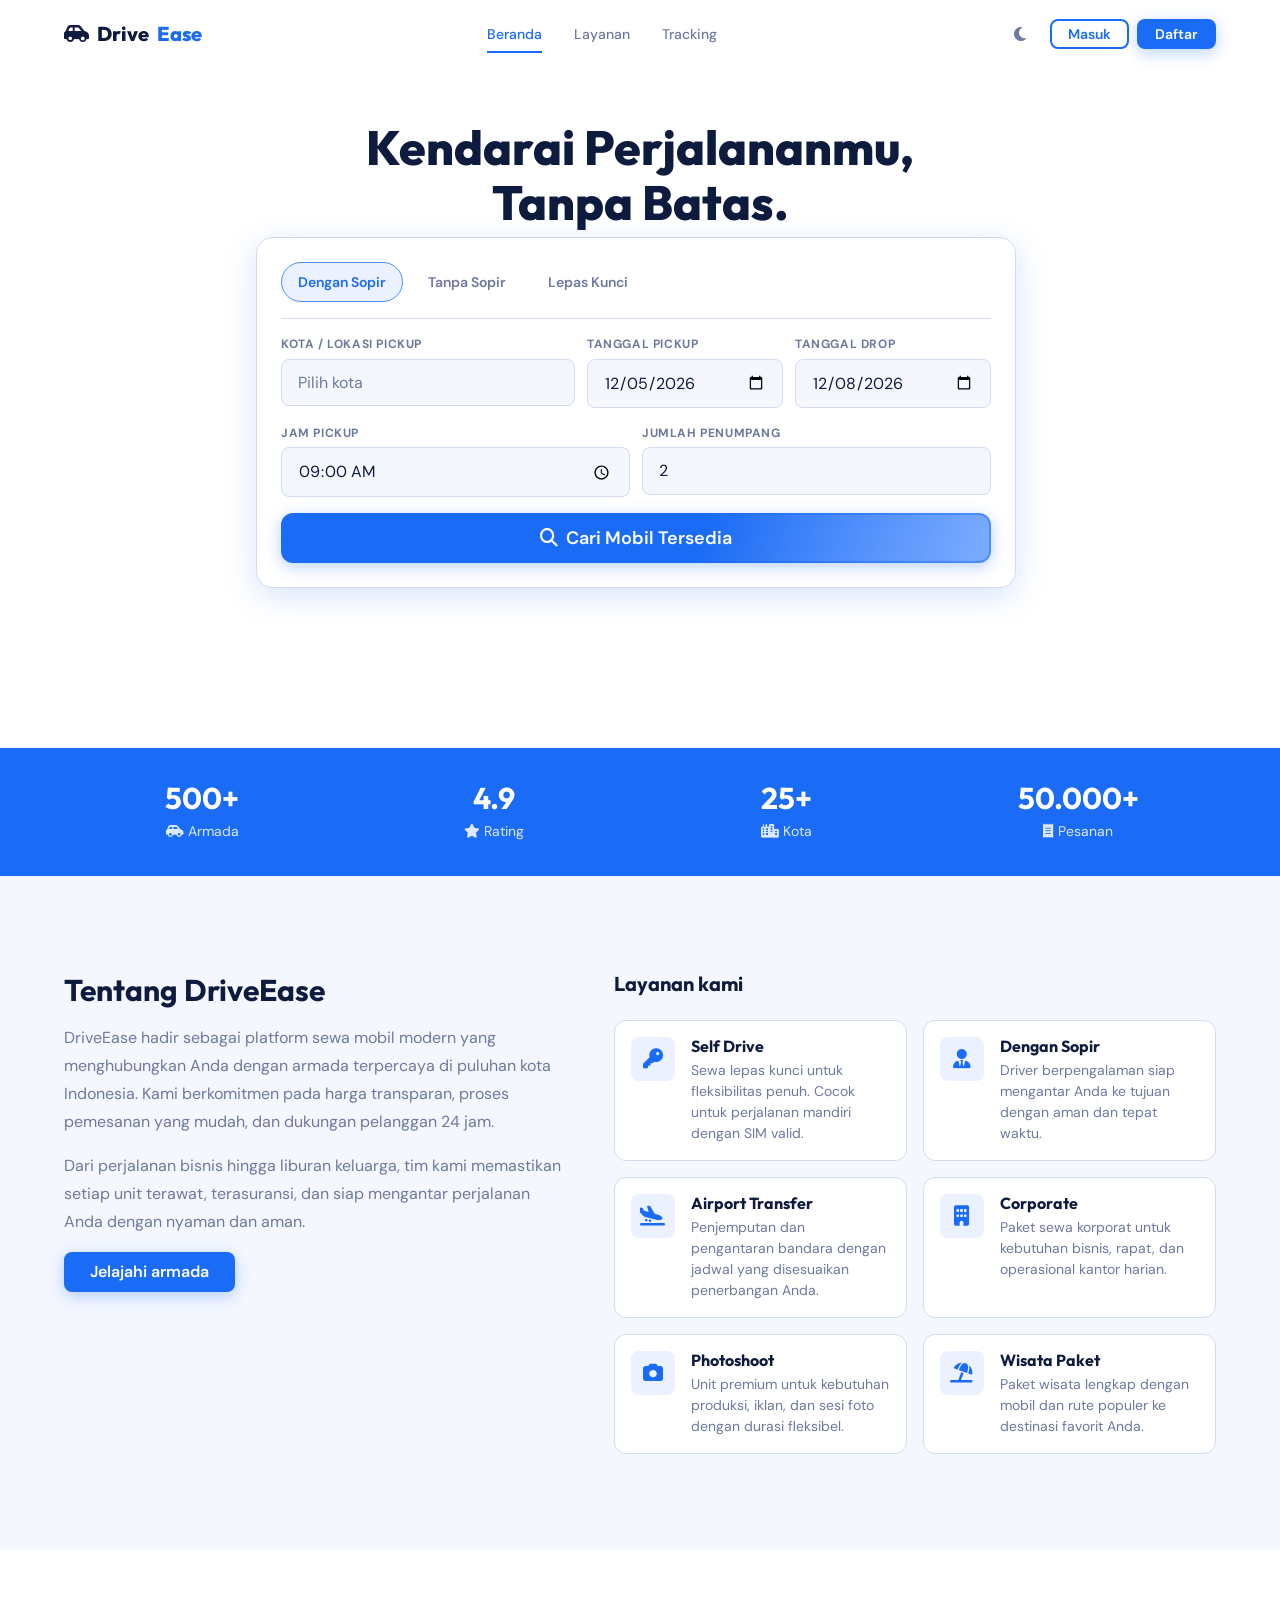
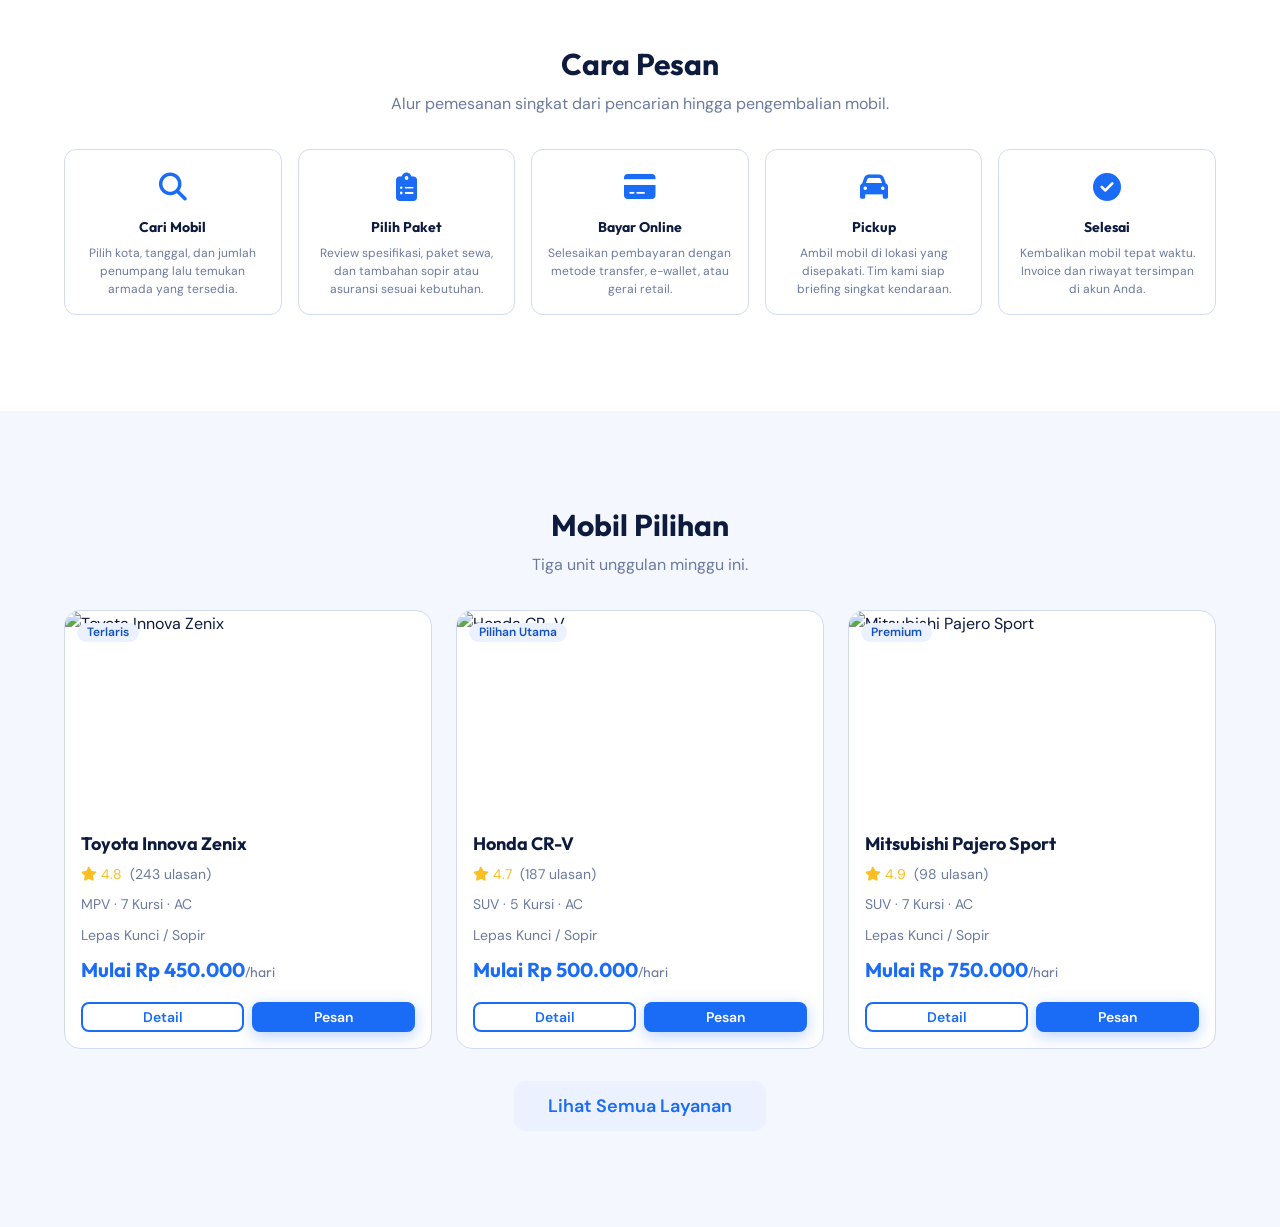
==== commit 916ad0c1: "about us" ====
--- a/index.html
+++ b/index.html
@@ -58,6 +58,30 @@
       .stats-bar .container { grid-template-columns: repeat(2, 1fr); }
       .home-hero__search-wrap { margin-top: var(--sp-4); }
     }
+    .about-layanan__intro { max-width: 520px; }
+    .about-layanan__intro h2 { font-family: var(--font-display); font-size: var(--text-3xl); margin-bottom: var(--sp-4); color: var(--color-text); }
+    .about-layanan__intro p { font-size: var(--text-base); line-height: 1.75; margin-bottom: var(--sp-4); }
+    .about-layanan__layout {
+      display: grid; grid-template-columns: 1fr 1.2fr; gap: var(--sp-12); align-items: start;
+    }
+    @media (max-width: 900px) { .about-layanan__layout { grid-template-columns: 1fr; gap: var(--sp-8); } }
+    .service-grid { display: grid; grid-template-columns: repeat(2, 1fr); gap: var(--sp-4); }
+    @media (max-width: 520px) { .service-grid { grid-template-columns: 1fr; } }
+    .service-card {
+      display: flex; gap: var(--sp-4); align-items: flex-start;
+      padding: var(--sp-4); background: var(--color-bg); border: 1px solid var(--color-border);
+      border-radius: var(--radius-md); transition: border-color var(--transition-base), box-shadow var(--transition-base), transform var(--transition-base);
+    }
+    .service-card:hover {
+      border-color: var(--color-primary-light); box-shadow: var(--shadow-md); transform: translateY(-4px);
+    }
+    .service-card__icon {
+      width: 44px; height: 44px; flex-shrink: 0; border-radius: var(--radius-sm);
+      background: var(--color-primary-subtle); color: var(--color-primary);
+      display: flex; align-items: center; justify-content: center; font-size: 1.25rem;
+    }
+    .service-card h3 { font-size: var(--text-base); font-weight: 700; color: var(--color-text); margin-bottom: var(--sp-1); }
+    .service-card p { font-size: var(--text-sm); color: var(--color-text-muted); line-height: 1.5; margin: 0; }
   </style>
 </head>
 <body>
@@ -248,6 +272,64 @@
       </div>
     </section>
 
+    <section class="section section-alt" id="aboutLayanan" aria-labelledby="aboutLayananTitle">
+      <div class="container about-layanan__layout">
+        <div class="about-layanan__intro reveal">
+          <h2 id="aboutLayananTitle" class="font-display">Tentang DriveEase</h2>
+          <p>DriveEase hadir sebagai platform sewa mobil modern yang menghubungkan Anda dengan armada terpercaya di puluhan kota Indonesia. Kami berkomitmen pada harga transparan, proses pemesanan yang mudah, dan dukungan pelanggan 24 jam.</p>
+          <p>Dari perjalanan bisnis hingga liburan keluarga, tim kami memastikan setiap unit terawat, terasuransi, dan siap mengantar perjalanan Anda dengan nyaman dan aman.</p>
+          <a href="layanan.html" class="btn btn-primary">Jelajahi armada</a>
+        </div>
+        <div class="reveal stagger-1">
+          <h3 class="font-display" style="font-size:var(--text-xl);margin-bottom:var(--sp-6);color:var(--color-text);">Layanan kami</h3>
+          <div class="service-grid">
+            <article class="service-card reveal">
+              <div class="service-card__icon" aria-hidden="true"><i class="fa-solid fa-key"></i></div>
+              <div>
+                <h3>Self Drive</h3>
+                <p>Sewa lepas kunci untuk fleksibilitas penuh. Cocok untuk perjalanan mandiri dengan SIM valid.</p>
+              </div>
+            </article>
+            <article class="service-card reveal stagger-1">
+              <div class="service-card__icon" aria-hidden="true"><i class="fa-solid fa-user-tie"></i></div>
+              <div>
+                <h3>Dengan Sopir</h3>
+                <p>Driver berpengalaman siap mengantar Anda ke tujuan dengan aman dan tepat waktu.</p>
+              </div>
+            </article>
+            <article class="service-card reveal stagger-2">
+              <div class="service-card__icon" aria-hidden="true"><i class="fa-solid fa-plane-arrival"></i></div>
+              <div>
+                <h3>Airport Transfer</h3>
+                <p>Penjemputan dan pengantaran bandara dengan jadwal yang disesuaikan penerbangan Anda.</p>
+              </div>
+            </article>
+            <article class="service-card reveal stagger-3">
+              <div class="service-card__icon" aria-hidden="true"><i class="fa-solid fa-building"></i></div>
+              <div>
+                <h3>Corporate</h3>
+                <p>Paket sewa korporat untuk kebutuhan bisnis, rapat, dan operasional kantor harian.</p>
+              </div>
+            </article>
+            <article class="service-card reveal stagger-4">
+              <div class="service-card__icon" aria-hidden="true"><i class="fa-solid fa-camera"></i></div>
+              <div>
+                <h3>Photoshoot</h3>
+                <p>Unit premium untuk kebutuhan produksi, iklan, dan sesi foto dengan durasi fleksibel.</p>
+              </div>
+            </article>
+            <article class="service-card reveal">
+              <div class="service-card__icon" aria-hidden="true"><i class="fa-solid fa-umbrella-beach"></i></div>
+              <div>
+                <h3>Wisata Paket</h3>
+                <p>Paket wisata lengkap dengan mobil dan rute populer ke destinasi favorit Anda.</p>
+              </div>
+            </article>
+          </div>
+        </div>
+      </div>
+    </section>
+
     <section class="section container" id="howItWorks">
       <h2 class="text-center font-display" style="font-size:var(--text-3xl);margin-bottom:var(--sp-2);">Cara Pesan</h2>
       <p class="text-center text-muted" style="max-width:560px;margin:0 auto var(--sp-8);">Alur pemesanan singkat dari pencarian hingga pengembalian mobil.</p>
